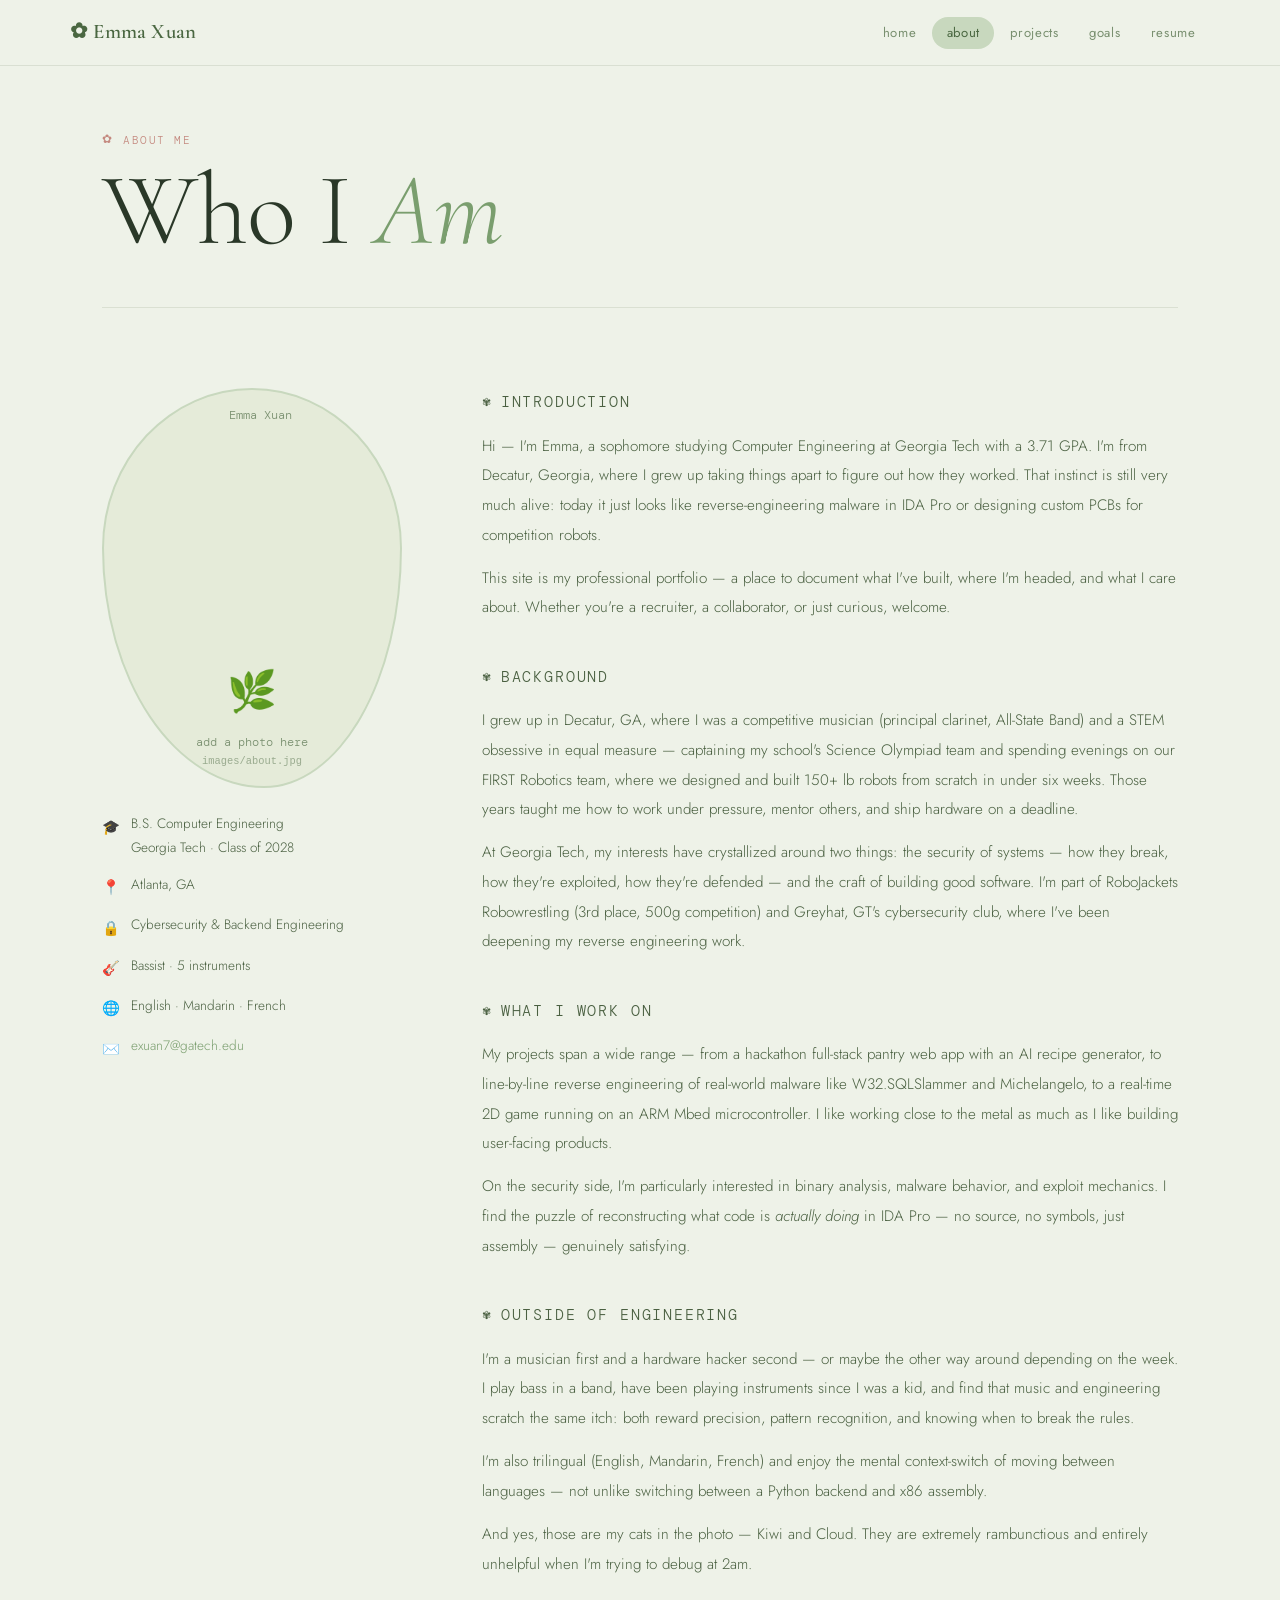
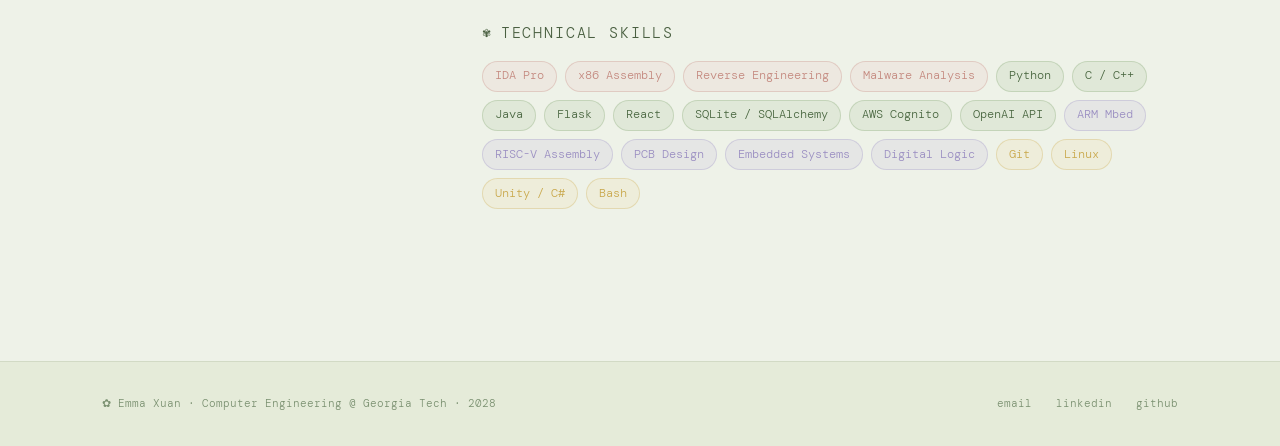
==== about.html @ a1888ab9 "photos" ====
<!DOCTYPE html>
<html lang="en">
<head>
  <meta charset="UTF-8">
  <meta name="viewport" content="width=device-width, initial-scale=1.0">
  <title>Emma Xuan Portfolio</title>
  <link rel="stylesheet" href="css/style.css">
</head>
<body>

<nav>
  <div class="nav-inner">
    <a href="index.html" class="nav-logo">✿ Emma Xuan</a>
    <ul class="nav-links">
      <li><a href="index.html">home</a></li>
      <li><a href="about.html">about</a></li>
      <li><a href="projects.html">projects</a></li>
      <li><a href="goals.html">goals</a></li>
      <li><a href="resume.html">resume</a></li>
    </ul>
  </div>
</nav>

<div class="container">
  <div class="page-hero">
    <p class="label">about me</p>
    <h1 class="page-title">Who I <em>Am</em></h1>
  </div>

  <div class="about-layout">
    <aside class="about-sticky">
      <div class="about-photo-frame">
        <img src="images/about.jpg" alt="Emma Xuan">
        <span style="font-size:2.5rem">🌿</span>
        <span style="font-size:0.72rem; line-height:1.6; text-align:center">add a photo here<br><code style="font-size:0.65rem; opacity:0.7">images/about.jpg</code></span>
      </div>
      <ul class="about-quick-info">
        <li><span class="qi-icon">🎓</span><span>B.S. Computer Engineering<br>Georgia Tech · Class of 2028</span></li>
        <li><span class="qi-icon">📍</span><span>Atlanta, GA</span></li>
        <li><span class="qi-icon">🔒</span><span>Cybersecurity &amp; Backend Engineering</span></li>
        <li><span class="qi-icon">🎸</span><span>Bassist · 5 instruments</span></li>
        <li><span class="qi-icon">🌐</span><span>English · Mandarin · French</span></li>
        <li><span class="qi-icon">✉️</span><a href="mailto:exuan7@gatech.edu" style="color:var(--sage-mid); text-decoration:none;">exuan7@gatech.edu</a></li>
      </ul>
    </aside>

    <div class="about-content">
      <div class="about-block reveal">
        <p class="about-block-label">introduction</p>
        <p>Hi — I'm Emma, a sophomore studying Computer Engineering at Georgia Tech with a 3.71 GPA. I'm from Decatur, Georgia, where I grew up taking things apart to figure out how they worked. That instinct is still very much alive: today it just looks like reverse-engineering malware in IDA Pro or designing custom PCBs for competition robots.</p>
        <p>This site is my professional portfolio — a place to document what I've built, where I'm headed, and what I care about. Whether you're a recruiter, a collaborator, or just curious, welcome.</p>
      </div>

      <div class="about-block reveal">
        <p class="about-block-label">background</p>
        <p>I grew up in Decatur, GA, where I was a competitive musician (principal clarinet, All-State Band) and a STEM obsessive in equal measure — captaining my school's Science Olympiad team and spending evenings on our FIRST Robotics team, where we designed and built 150+ lb robots from scratch in under six weeks. Those years taught me how to work under pressure, mentor others, and ship hardware on a deadline.</p>
        <p>At Georgia Tech, my interests have crystallized around two things: the security of systems — how they break, how they're exploited, how they're defended — and the craft of building good software. I'm part of RoboJackets Robowrestling (3rd place, 500g competition) and Greyhat, GT's cybersecurity club, where I've been deepening my reverse engineering work.</p>
      </div>

      <div class="about-block reveal">
        <p class="about-block-label">what I work on</p>
        <p>My projects span a wide range — from a hackathon full-stack pantry web app with an AI recipe generator, to line-by-line reverse engineering of real-world malware like W32.SQLSlammer and Michelangelo, to a real-time 2D game running on an ARM Mbed microcontroller. I like working close to the metal as much as I like building user-facing products.</p>
        <p>On the security side, I'm particularly interested in binary analysis, malware behavior, and exploit mechanics. I find the puzzle of reconstructing what code is <em>actually doing</em> in IDA Pro — no source, no symbols, just assembly — genuinely satisfying.</p>
      </div>

      <div class="about-block reveal">
        <p class="about-block-label">outside of engineering</p>
        <p>I'm a musician first and a hardware hacker second — or maybe the other way around depending on the week. I play bass in a band, have been playing instruments since I was a kid, and find that music and engineering scratch the same itch: both reward precision, pattern recognition, and knowing when to break the rules.</p>
        <p>I'm also trilingual (English, Mandarin, French) and enjoy the mental context-switch of moving between languages — not unlike switching between a Python backend and x86 assembly.</p>
        <p>And yes, those are my cats in the photo — Kiwi and Cloud. They are extremely rambunctious and entirely unhelpful when I'm trying to debug at 2am.</p>
      </div>

      <div class="about-block reveal">
        <p class="about-block-label">technical skills</p>
        <div class="skills-cloud">
          <span class="chip c-blush">IDA Pro</span>
          <span class="chip c-blush">x86 Assembly</span>
          <span class="chip c-blush">Reverse Engineering</span>
          <span class="chip c-blush">Malware Analysis</span>
          <span class="chip c-sage">Python</span>
          <span class="chip c-sage">C / C++</span>
          <span class="chip c-sage">Java</span>
          <span class="chip c-sage">Flask</span>
          <span class="chip c-sage">React</span>
          <span class="chip c-sage">SQLite / SQLAlchemy</span>
          <span class="chip c-sage">AWS Cognito</span>
          <span class="chip c-sage">OpenAI API</span>
          <span class="chip c-lav">ARM Mbed</span>
          <span class="chip c-lav">RISC-V Assembly</span>
          <span class="chip c-lav">PCB Design</span>
          <span class="chip c-lav">Embedded Systems</span>
          <span class="chip c-lav">Digital Logic</span>
          <span class="chip c-butter">Git</span>
          <span class="chip c-butter">Linux</span>
          <span class="chip c-butter">Unity / C#</span>
          <span class="chip c-butter">Bash</span>
        </div>
      </div>
    </div>
  </div>
</div>

<footer>
  <div class="footer-inner">
    <p class="footer-copy">✿ Emma Xuan · Computer Engineering @ Georgia Tech · 2028</p>
    <div class="footer-links">
      <a href="mailto:exuan7@gatech.edu">email</a>
      <a href="https://linkedin.com/in/YOUR_LINKEDIN" target="_blank">linkedin</a>
      <a href="https://github.com/YOUR_GITHUB" target="_blank">github</a>
    </div>
  </div>
</footer>
<script src="js/main.js"></script>
</body>
</html>
---- css/style.css ----
@import url('https://fonts.googleapis.com/css2?family=Cormorant+Garamond:ital,wght@0,300;0,400;0,600;0,700;1,300;1,400;1,600&family=Jost:wght@300;400;500&family=DM+Mono:ital,wght@0,400;0,500;1,400&display=swap');

/* ============================================
   EMMA XUAN — PORTFOLIO
   Theme: Sage & Bloom
   ============================================ */

:root {
  --bg:           #EEF2E8;
  --bg-soft:      #E5EBD9;
  --bg-card:      #F2F5EC;
  --bg-white:     #FAFBF7;
  --bg-deep:      #D6DFCA;

  --sage-dark:    #4A6741;
  --sage-mid:     #7A9E6E;
  --sage-light:   #A8C09A;
  --sage-mist:    #C8D8BE;

  --blush:        #E8C4C0;
  --blush-deep:   #C4897F;
  --lavender:     #C4BBDB;
  --lavender-mid: #9B8FC2;
  --cream:        #F2E8D5;
  --butter:       #EDD99A;
  --butter-deep:  #C9A84C;
  --dusty-teal:   #7BBFB5;

  --text:         #2A3828;
  --text-mid:     #4A6041;
  --text-muted:   #7A9070;
  --border:       rgba(90, 115, 80, 0.14);

  --font-display: 'Cormorant Garamond', Georgia, serif;
  --font-body:    'Jost', sans-serif;
  --font-mono:    'DM Mono', monospace;

  --nav-h: 66px;
  --max-w: 1140px;
  --r: 16px;
}

*, *::before, *::after { margin: 0; padding: 0; box-sizing: border-box; }
html { scroll-behavior: smooth; }

body {
  background: var(--bg);
  color: var(--text);
  font-family: var(--font-body);
  font-weight: 300;
  font-size: 16px;
  line-height: 1.75;
  -webkit-font-smoothing: antialiased;
}

/* ─── NAV ─────────────────────────────────── */
nav {
  position: sticky; top: 0; z-index: 200;
  background: rgba(238, 242, 232, 0.9);
  backdrop-filter: blur(16px);
  -webkit-backdrop-filter: blur(16px);
  border-bottom: 1px solid var(--border);
  height: var(--nav-h);
  display: flex; align-items: center;
  padding: 0 2rem;
}
.nav-inner {
  max-width: var(--max-w); width: 100%; margin: 0 auto;
  display: flex; align-items: center; justify-content: space-between;
}
.nav-logo {
  font-family: var(--font-display); font-weight: 600; font-size: 1.3rem;
  color: var(--sage-dark); text-decoration: none; letter-spacing: 0.01em;
  display: flex; align-items: center; gap: 0.4rem;
}
.nav-links { display: flex; gap: 0.1rem; list-style: none; }
.nav-links a {
  font-family: var(--font-body); font-weight: 400; font-size: 0.82rem;
  color: var(--text-muted); text-decoration: none; letter-spacing: 0.05em;
  padding: 0.4rem 0.9rem; border-radius: 100px; transition: all 0.2s;
}
.nav-links a:hover { color: var(--sage-dark); background: var(--bg-soft); }
.nav-links a.active { color: var(--sage-dark); background: var(--sage-mist); }

/* ─── LAYOUT ──────────────────────────────── */
.container { max-width: var(--max-w); margin: 0 auto; padding: 0 2rem; position: relative; z-index: 1; }
section { padding: 5rem 0; }

/* ─── LABELS ──────────────────────────────── */
.label {
  font-family: var(--font-mono); font-size: 0.68rem;
  color: var(--blush-deep); text-transform: uppercase; letter-spacing: 0.14em;
  margin-bottom: 0.75rem; display: flex; align-items: center; gap: 0.6rem;
}
.label::before { content: '✿'; font-size: 0.72rem; }

/* ─── SECTION HEADER ─────────────────────── */
.section-header { margin-bottom: 3rem; }
.section-header h2 {
  font-family: var(--font-display); font-weight: 600;
  font-size: clamp(2.5rem, 5vw, 3.8rem);
  letter-spacing: -0.01em; line-height: 1.1; color: var(--text);
}
.section-header h2 em { font-style: italic; color: var(--sage-mid); font-weight: 300; }

/* ─── BUTTONS ─────────────────────────────── */
.btn {
  display: inline-flex; align-items: center; gap: 0.45rem;
  padding: 0.65rem 1.4rem; border-radius: 100px;
  font-family: var(--font-body); font-weight: 400; font-size: 0.82rem;
  letter-spacing: 0.05em; text-decoration: none;
  transition: all 0.2s; cursor: pointer; border: none;
}
.btn-primary { background: var(--sage-dark); color: #fff; }
.btn-primary:hover { background: var(--sage-mid); transform: translateY(-2px); box-shadow: 0 8px 24px rgba(74,103,65,0.25); }
.btn-outline { background: transparent; color: var(--sage-dark); border: 1.5px solid var(--sage-mist); }
.btn-outline:hover { border-color: var(--sage-mid); background: var(--bg-soft); }
.btn-blush { background: var(--blush); color: var(--text); border: 1px solid rgba(196,137,127,0.3); }
.btn-blush:hover { background: var(--blush-deep); color: #fff; transform: translateY(-2px); }

/* ─── STATUS BADGE ────────────────────────── */
.status-badge {
  display: inline-flex; align-items: center; gap: 0.5rem;
  background: var(--cream); color: var(--butter-deep);
  border: 1px solid rgba(201,168,76,0.3);
  padding: 0.28rem 0.85rem; border-radius: 100px;
  font-family: var(--font-mono); font-size: 0.68rem;
  margin-bottom: 1.5rem;
}
.status-dot {
  width: 6px; height: 6px; border-radius: 50%; background: var(--butter-deep);
  animation: blink 2.5s ease-in-out infinite;
}
@keyframes blink { 0%,100%{opacity:1} 50%{opacity:0.3} }

/* ─── HERO ────────────────────────────────── */
.hero {
  min-height: calc(100vh - var(--nav-h));
  display: grid; grid-template-columns: 1fr 400px;
  gap: 4rem; align-items: center; padding: 4rem 0;
  position: relative;
}
/* Floating botanical decorations behind hero */
.hero::before {
  content: '';
  position: absolute; top: 10%; right: -60px; width: 300px; height: 300px;
  border-radius: 50%;
  background: radial-gradient(circle, rgba(200,216,190,0.4) 0%, transparent 70%);
  pointer-events: none;
}
.hero::after {
  content: '';
  position: absolute; bottom: 5%; left: -40px; width: 200px; height: 200px;
  border-radius: 50%;
  background: radial-gradient(circle, rgba(232,196,192,0.35) 0%, transparent 70%);
  pointer-events: none;
}
.hero-text h1 {
  font-family: var(--font-display); font-weight: 600;
  font-size: clamp(4rem, 9vw, 7.5rem);
  line-height: 0.95; letter-spacing: -0.01em; color: var(--text);
  margin-bottom: 1.5rem; animation: fadeUp 0.7s 0.1s both;
}
.hero-text h1 em { font-style: italic; color: var(--sage-mid); font-weight: 300; }
.hero-tagline {
  font-family: var(--font-mono); font-size: 0.72rem;
  color: var(--text-muted); letter-spacing: 0.12em; text-transform: uppercase;
  margin-bottom: 1rem; animation: fadeUp 0.7s 0.2s both;
}
.hero-text p {
  font-size: 1rem; color: var(--text-mid); max-width: 440px;
  margin-bottom: 2rem; line-height: 1.9; font-weight: 300;
  animation: fadeUp 0.7s 0.3s both;
}
.hero-cta { display: flex; gap: 0.75rem; flex-wrap: wrap; animation: fadeUp 0.7s 0.4s both; }
.hero-visual { display: flex; justify-content: center; align-items: center; animation: fadeUp 0.7s 0.15s both; }

/* Organic photo frame */
.photo-frame { position: relative; width: 360px; height: 440px; }
.frame-img {
  width: 100%; height: 100%;
  border-radius: 42% 58% 52% 48% / 44% 48% 52% 56%;
  overflow: hidden; position: relative; z-index: 2;
  background: var(--bg-soft); border: 2px solid var(--sage-mist);
  display: flex; flex-direction: column; align-items: center; justify-content: center;
  gap: 0.5rem; color: var(--text-muted); font-family: var(--font-mono); font-size: 0.75rem;
  text-align: center; padding: 1rem;
}
.frame-img img { width: 100%; height: 100%; object-fit: cover; display: block; }
.frame-ring {
  position: absolute; inset: -14px;
  border-radius: 42% 58% 52% 48% / 44% 48% 52% 56%;
  border: 1.5px dashed var(--sage-light); z-index: 1; opacity: 0.6;
}
.frame-flower { position: absolute; font-size: 1.8rem; z-index: 3; filter: drop-shadow(0 2px 4px rgba(0,0,0,0.05)); }
.ff-1 { top: -14px; right: 24px; transform: rotate(15deg); }
.ff-2 { bottom: 14px; left: -18px; transform: rotate(-20deg); font-size: 1.4rem; }
.ff-3 { top: 45%; right: -22px; transform: translateY(-50%) rotate(8deg); font-size: 1.2rem; }
.bg-blob {
  position: absolute; border-radius: 50%; z-index: 0;
  width: 200px; height: 200px; bottom: -30px; left: -20px;
  background: var(--blush); opacity: 0.3; filter: blur(45px);
}
.bg-blob-2 {
  position: absolute; border-radius: 50%; z-index: 0;
  width: 160px; height: 160px; top: -20px; right: -10px;
  background: var(--lavender); opacity: 0.22; filter: blur(40px);
}

/* ─── STATS ───────────────────────────────── */
.stats-strip { border-top: 1px solid var(--border); border-bottom: 1px solid var(--border); background: var(--bg-card); }
.stats-grid { display: grid; grid-template-columns: repeat(4,1fr); }
.stat-cell { padding: 2rem; text-align: center; border-right: 1px solid var(--border); }
.stat-cell:last-child { border-right: none; }
.stat-n {
  font-family: var(--font-display); font-weight: 600;
  font-size: 3rem; line-height: 1; letter-spacing: -0.02em;
  color: var(--sage-dark); margin-bottom: 0.35rem;
}
.stat-n em { font-style: italic; color: var(--blush-deep); font-weight: 300; }
.stat-l { font-family: var(--font-mono); font-size: 0.66rem; color: var(--text-muted); text-transform: uppercase; letter-spacing: 0.1em; }

/* ─── PROJECT CARDS ───────────────────────── */
.projects-preview-grid { display: grid; grid-template-columns: repeat(3,1fr); gap: 1.25rem; }

.project-card {
  background: var(--bg-card); border: 1px solid var(--border);
  border-radius: var(--r); padding: 1.75rem;
  transition: all 0.3s; position: relative; overflow: hidden;
}
.project-card::before {
  content: '';
  position: absolute; top: -70px; right: -70px;
  width: 130px; height: 130px; border-radius: 50%;
  background: var(--card-bloom, var(--sage-mist));
  opacity: 0.2; transition: all 0.4s;
}
.project-card:hover { transform: translateY(-5px); box-shadow: 0 16px 48px rgba(74,103,65,0.1); border-color: var(--sage-mist); }
.project-card:hover::before { transform: scale(1.6); opacity: 0.3; }
.project-num { font-family: var(--font-display); font-weight: 300; font-style: italic; font-size: 2.5rem; color: var(--sage-mist); line-height: 1; margin-bottom: 0.2rem; }
.project-title { font-family: var(--font-display); font-weight: 600; font-size: 1.3rem; color: var(--text); margin-bottom: 0.6rem; line-height: 1.2; }
.project-desc { font-size: 0.875rem; color: var(--text-mid); line-height: 1.85; margin-bottom: 1.25rem; font-weight: 300; }
.tags { display: flex; flex-wrap: wrap; gap: 0.35rem; }
.tag { font-family: var(--font-mono); font-size: 0.65rem; padding: 0.18rem 0.55rem; border-radius: 100px; background: var(--bg-deep); color: var(--text-muted); border: 1px solid var(--border); }

/* ─── FULL PROJECT CARDS ──────────────────── */
.projects-full-grid { display: grid; grid-template-columns: repeat(2,1fr); gap: 1.5rem; }
.project-full-card {
  background: var(--bg-card); border: 1px solid var(--border);
  border-radius: var(--r); overflow: hidden; transition: all 0.3s;
}
.project-full-card:hover { transform: translateY(-4px); box-shadow: 0 16px 40px rgba(74,103,65,0.1); border-color: var(--sage-mist); }
.pfc-bloom-bar { height: 3px; background: var(--card-color, var(--sage-mist)); }
.pfc-header { padding: 1.75rem 1.75rem 1rem; display: flex; align-items: flex-start; justify-content: space-between; gap: 1rem; }
.pfc-number { font-family: var(--font-display); font-weight: 300; font-style: italic; font-size: 2.2rem; color: var(--sage-mist); line-height: 1; }
.pfc-title { font-family: var(--font-display); font-weight: 600; font-size: 1.25rem; color: var(--text); line-height: 1.2; }
.pfc-subtitle { font-size: 0.8rem; color: var(--text-muted); font-style: italic; margin-top: 0.1rem; }
.pfc-date { font-family: var(--font-mono); font-size: 0.68rem; color: var(--text-muted); white-space: nowrap; }
.pfc-body { padding: 0.5rem 1.75rem 1.75rem; }
.pfc-desc { font-size: 0.88rem; color: var(--text-mid); line-height: 1.9; margin-bottom: 1rem; font-weight: 300; }
.pfc-bullets { list-style: none; margin-bottom: 1rem; }
.pfc-bullets li { font-size: 0.83rem; color: var(--text-mid); padding-left: 1.2rem; position: relative; line-height: 1.75; margin-bottom: 0.35rem; font-weight: 300; }
.pfc-bullets li::before { content: '✿'; position: absolute; left: 0; color: var(--card-color, var(--sage-light)); font-size: 0.58rem; top: 0.38rem; }

/* ─── ABOUT PAGE ──────────────────────────── */
.about-layout { display: grid; grid-template-columns: 300px 1fr; gap: 5rem; padding: 5rem 0; align-items: start; }
.about-sticky { position: sticky; top: calc(var(--nav-h) + 2rem); }
.about-photo-frame {
  width: 100%; aspect-ratio: 3/4;
  border-radius: 50% 50% 46% 54% / 40% 40% 60% 60%;
  overflow: hidden; background: var(--bg-soft);
  border: 2px solid var(--sage-mist); margin-bottom: 1.5rem;
  display: flex; flex-direction: column; align-items: center; justify-content: center;
  gap: 0.5rem; color: var(--text-muted); font-family: var(--font-mono); font-size: 0.72rem; text-align: center; padding: 1rem;
}
.about-photo-frame img { width: 100%; height: 100%; object-fit: cover; display: block; }
.about-quick-info { list-style: none; display: flex; flex-direction: column; gap: 0.8rem; }
.about-quick-info li { display: flex; align-items: flex-start; gap: 0.7rem; font-size: 0.85rem; color: var(--text-mid); font-weight: 300; }
.qi-icon { font-size: 0.9rem; flex-shrink: 0; margin-top: 0.15rem; }

.about-headline { font-family: var(--font-display); font-weight: 300; font-size: clamp(3rem, 5vw, 5rem); letter-spacing: -0.01em; line-height: 1.05; color: var(--text); margin-bottom: 2.5rem; }
.about-headline em { font-style: italic; color: var(--sage-mid); }
.about-headline strong { font-weight: 600; }
.about-block { margin-bottom: 2.5rem; }
.about-block-label { font-family: var(--font-mono); font-size: 0.68rem; text-transform: uppercase; letter-spacing: 0.12em; color: var(--blush-deep); margin-bottom: 0.6rem; display: flex; align-items: center; gap: 0.5rem; }
.about-block-label::before { content: '✾'; font-size: 0.7rem; }
.about-block p { font-size: 0.95rem; color: var(--text-mid); line-height: 1.95; font-weight: 300; }
.about-block p+p { margin-top: 0.85rem; }

.skills-cloud { display: flex; flex-wrap: wrap; gap: 0.5rem; margin-top: 0.75rem; }
.chip { font-family: var(--font-mono); font-size: 0.72rem; padding: 0.28rem 0.75rem; border-radius: 100px; border: 1px solid var(--border); background: var(--bg-card); color: var(--text-mid); transition: all 0.2s; cursor: default; }
.chip:hover { background: var(--sage-dark); color: #fff; border-color: var(--sage-dark); }
.chip.c-sage  { background: rgba(168,192,154,0.2); border-color: rgba(168,192,154,0.5); color: var(--sage-dark); }
.chip.c-blush { background: rgba(232,196,192,0.2); border-color: rgba(196,137,127,0.3); color: var(--blush-deep); }
.chip.c-lav   { background: rgba(196,187,219,0.2); border-color: rgba(155,143,194,0.3); color: var(--lavender-mid); }
.chip.c-butter{ background: rgba(237,217,154,0.18); border-color: rgba(201,168,76,0.3); color: var(--butter-deep); }

/* ─── GOALS / TIMELINE ────────────────────── */
.goals-layout { display: grid; grid-template-columns: 1fr 380px; gap: 5rem; padding: 5rem 0; align-items: start; }
.goals-sidebar { position: sticky; top: calc(var(--nav-h) + 2rem); }
.timeline { position: relative; padding-left: 2.5rem; margin-top: 2rem; }
.timeline::before { content: ''; position: absolute; left: 5px; top: 14px; bottom: 0; width: 1.5px; background: linear-gradient(to bottom, var(--blush-deep), var(--sage-mid), var(--lavender-mid), var(--butter-deep)); }
.tl-item { position: relative; margin-bottom: 3rem; }
.tl-dot { position: absolute; left: -2.35rem; top: 8px; width: 13px; height: 13px; border-radius: 50%; background: var(--dot-color, var(--blush)); border: 2px solid var(--bg); box-shadow: 0 0 0 3px var(--dot-glow, rgba(232,196,192,0.4)); }
.tl-date { font-family: var(--font-mono); font-size: 0.68rem; color: var(--text-muted); text-transform: uppercase; letter-spacing: 0.08em; margin-bottom: 0.3rem; }
.tl-title { font-family: var(--font-display); font-weight: 600; font-size: 1.3rem; color: var(--text); margin-bottom: 0.5rem; line-height: 1.2; }
.tl-body { font-size: 0.875rem; color: var(--text-mid); line-height: 1.85; font-weight: 300; }
.tl-body ul { margin: 0.5rem 0 0 1.2rem; }
.tl-body li { margin-bottom: 0.3rem; }
.goals-sidebar-card { background: var(--bg-card); border: 1px solid var(--border); border-radius: var(--r); padding: 1.5rem; margin-bottom: 1rem; }
.gsc-title { font-family: var(--font-display); font-weight: 600; font-size: 1rem; color: var(--text); margin-bottom: 0.9rem; }
.gsc-list { list-style: none; display: flex; flex-direction: column; gap: 0.5rem; }
.gsc-list li { font-size: 0.83rem; color: var(--text-mid); display: flex; align-items: flex-start; gap: 0.6rem; line-height: 1.6; font-weight: 300; }
.gsc-list li::before { content: '✿'; color: var(--sage-light); font-size: 0.6rem; flex-shrink: 0; margin-top: 0.35rem; }

/* ─── RESUME PAGE ─────────────────────────── */
.resume-layout { padding: 4rem 0; }
.resume-top { display: flex; justify-content: space-between; align-items: center; margin-bottom: 2.5rem; flex-wrap: wrap; gap: 1rem; }
.resume-tabs-row { display: flex; gap: 0.3rem; background: var(--bg-soft); padding: 4px; border-radius: 100px; border: 1px solid var(--border); }
.rtab { font-family: var(--font-body); font-size: 0.8rem; font-weight: 400; padding: 0.42rem 1.1rem; border-radius: 100px; cursor: pointer; border: none; background: transparent; color: var(--text-muted); transition: all 0.2s; letter-spacing: 0.04em; }
.rtab.active { background: var(--sage-dark); color: #fff; }
.resume-pane { display: none; }
.resume-pane.active { display: block; }
.r-section { margin-bottom: 2.5rem; }
.r-section-title { font-family: var(--font-mono); font-size: 0.65rem; text-transform: uppercase; letter-spacing: 0.14em; color: var(--text-muted); border-bottom: 1px solid var(--border); padding-bottom: 0.5rem; margin-bottom: 1.1rem; display: flex; align-items: center; gap: 0.5rem; }
.r-section-title::before { content: '✿'; color: var(--sage-light); font-size: 0.65rem; }
.r-entry { margin-bottom: 1.4rem; }
.r-entry-top { display: flex; justify-content: space-between; align-items: baseline; gap: 1rem; margin-bottom: 0.15rem; }
.r-entry-title { font-family: var(--font-display); font-weight: 600; font-size: 1rem; color: var(--text); }
.r-entry-date { font-family: var(--font-mono); font-size: 0.68rem; color: var(--text-muted); white-space: nowrap; }
.r-entry-sub { font-size: 0.82rem; color: var(--text-muted); font-style: italic; margin-bottom: 0.5rem; }
.r-bullets { list-style: none; }
.r-bullets li { font-size: 0.86rem; color: var(--text-mid); padding-left: 1.2rem; position: relative; margin-bottom: 0.3rem; line-height: 1.7; font-weight: 300; }
.r-bullets li::before { content: '✿'; position: absolute; left: 0; color: var(--sage-light); font-size: 0.58rem; top: 0.38rem; }
.r-skills-line { font-size: 0.86rem; color: var(--text-mid); line-height: 1.7; margin-bottom: 0.35rem; font-weight: 300; }
.r-skills-line strong { color: var(--text); font-weight: 500; }
.r-download-bar { display: flex; gap: 0.75rem; flex-wrap: wrap; margin-bottom: 2rem; padding: 1.2rem 1.5rem; background: var(--cream); border-radius: var(--r); align-items: center; border: 1px solid rgba(201,168,76,0.2); }
.r-download-bar p { font-size: 0.85rem; color: var(--text-mid); flex: 1; font-weight: 300; }

/* ─── PAGE HERO ───────────────────────────── */
.page-hero { padding: 4rem 0 3rem; border-bottom: 1px solid var(--border); margin-bottom: 0; }
.page-title { font-family: var(--font-display); font-weight: 300; font-size: clamp(3.5rem, 8vw, 6.5rem); letter-spacing: -0.01em; line-height: 0.95; color: var(--text); }
.page-title em { font-style: italic; color: var(--sage-mid); }

/* ─── FOOTER ──────────────────────────────── */
footer { border-top: 1px solid var(--border); padding: 2rem 0; margin-top: 2rem; background: var(--bg-soft); }
.footer-inner { max-width: var(--max-w); margin: 0 auto; padding: 0 2rem; display: flex; justify-content: space-between; align-items: center; flex-wrap: wrap; gap: 1rem; }
.footer-copy { font-family: var(--font-mono); font-size: 0.7rem; color: var(--text-muted); }
.footer-links { display: flex; gap: 1.5rem; }
.footer-links a { font-family: var(--font-mono); font-size: 0.7rem; color: var(--text-muted); text-decoration: none; transition: color 0.2s; }
.footer-links a:hover { color: var(--sage-dark); }

/* ─── ANIMATIONS ──────────────────────────── */
@keyframes fadeUp { from { opacity: 0; transform: translateY(20px); } to { opacity: 1; transform: none; } }
.reveal { opacity: 0; transform: translateY(20px); transition: opacity 0.65s ease, transform 0.65s ease; }
.reveal.visible { opacity: 1; transform: none; }
.reveal-delay-1 { transition-delay: 0.1s; }
.reveal-delay-2 { transition-delay: 0.2s; }
.reveal-delay-3 { transition-delay: 0.3s; }

/* ─── RESPONSIVE ──────────────────────────── */
@media (max-width: 900px) {
  .hero { grid-template-columns: 1fr; text-align: center; min-height: auto; padding: 3rem 0; }
  .hero-cta { justify-content: center; }
  .hero-visual { order: -1; }
  .photo-frame { width: 240px; height: 300px; }
  .stats-grid { grid-template-columns: repeat(2,1fr); }
  .stat-cell { border-right: none; border-bottom: 1px solid var(--border); }
  .stat-cell:nth-child(odd) { border-right: 1px solid var(--border); }
  .stat-cell:nth-child(3), .stat-cell:nth-child(4) { border-bottom: none; }
  .about-layout { grid-template-columns: 1fr; gap: 2.5rem; }
  .about-sticky { position: static; }
  .about-photo-frame { max-width: 240px; margin: 0 auto 1.5rem; }
  .goals-layout { grid-template-columns: 1fr; }
  .goals-sidebar { position: static; }
  .projects-preview-grid { grid-template-columns: 1fr; }
  .projects-full-grid { grid-template-columns: 1fr; }
}
@media (max-width: 600px) {
  nav { padding: 0 1rem; }
  .container { padding: 0 1rem; }
  .stats-grid { grid-template-columns: 1fr 1fr; }
}
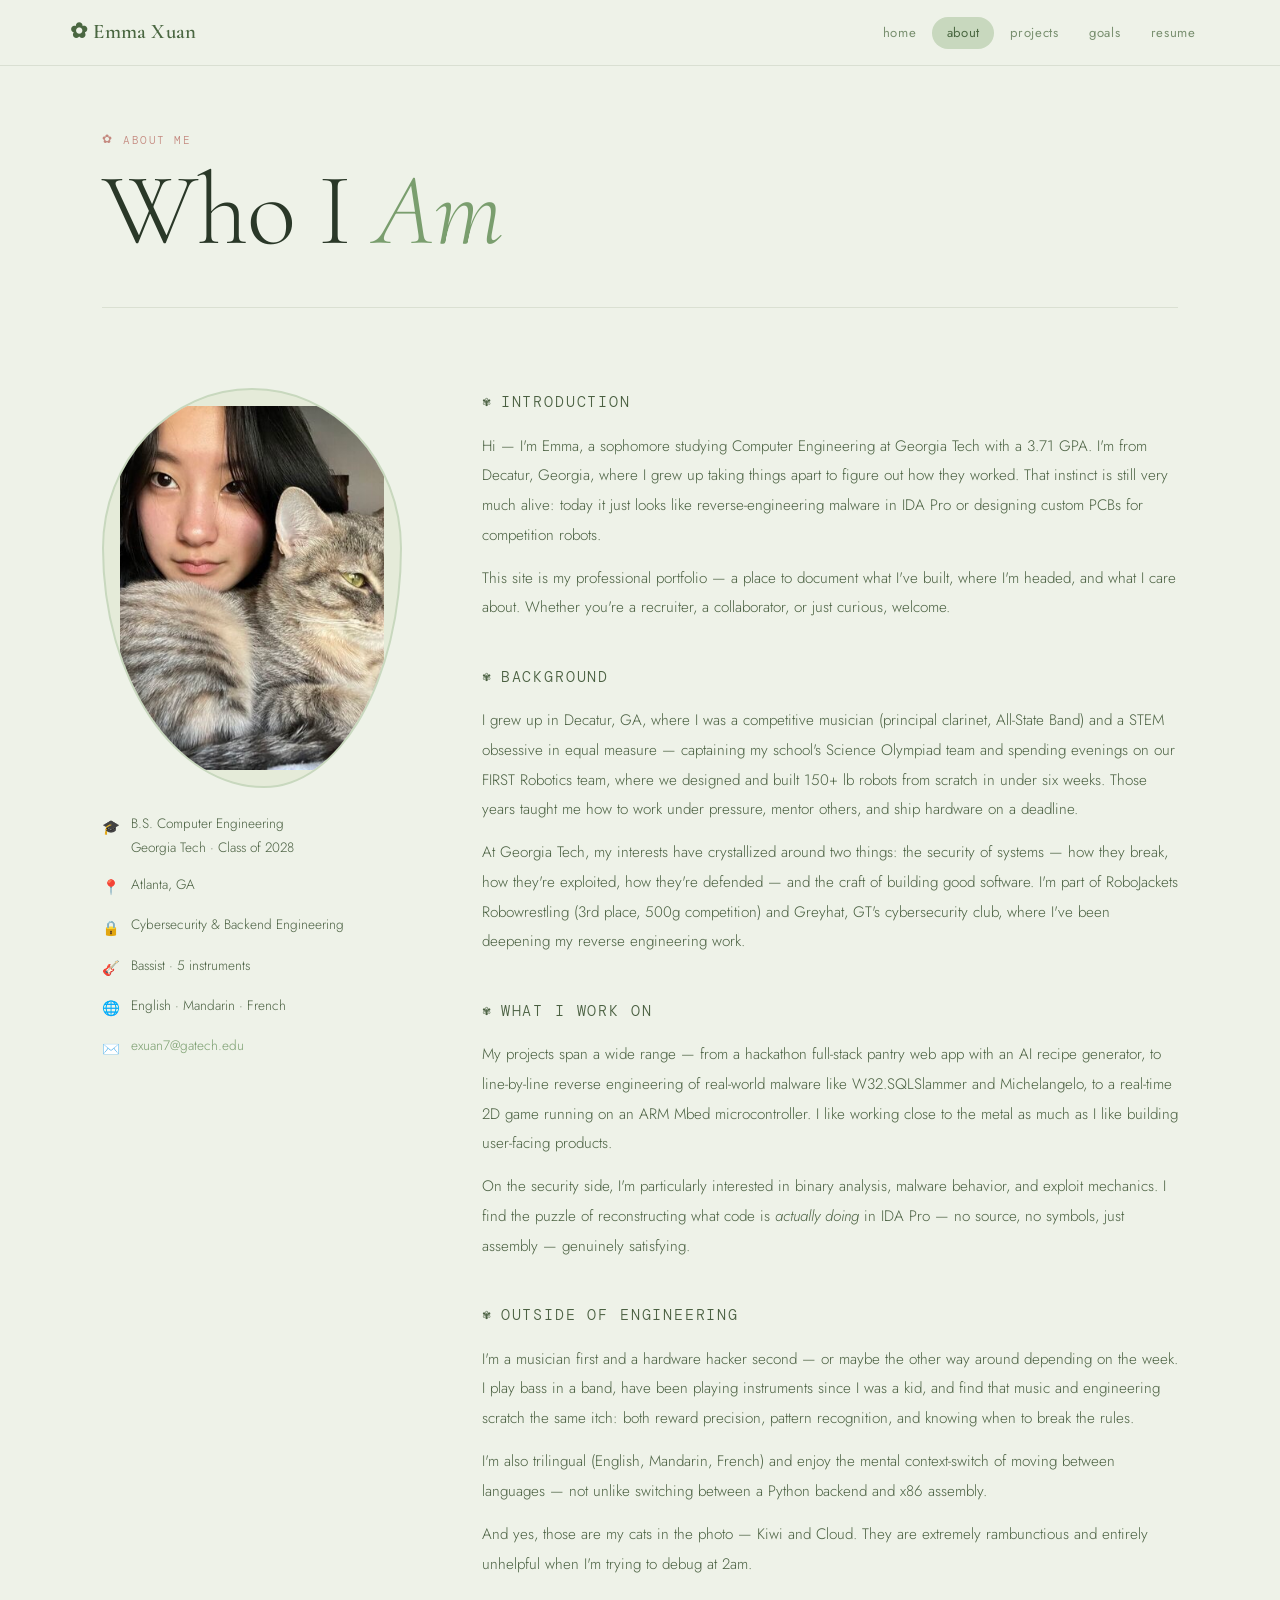
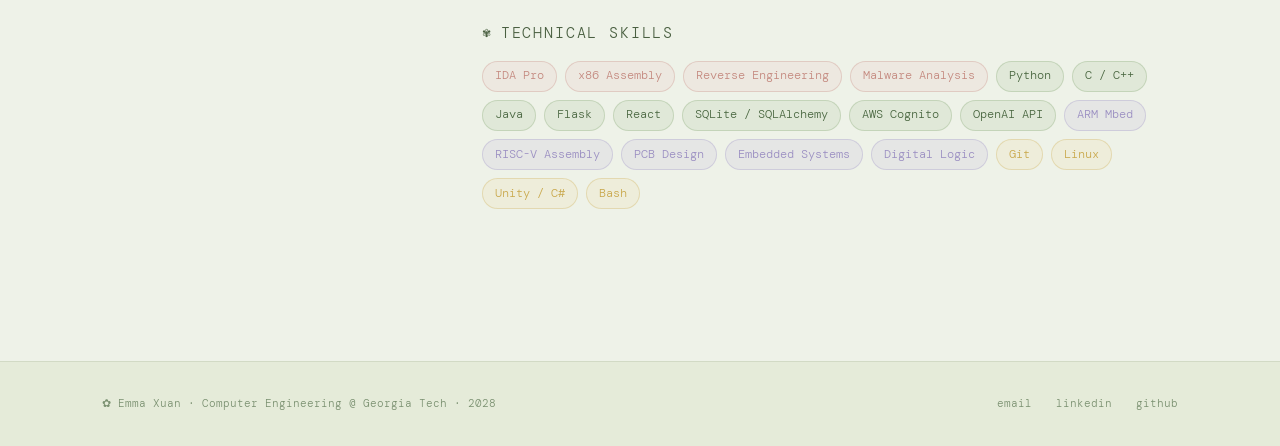
==== commit 98b18421: "small picture fix" ====
--- a/about.html
+++ b/about.html
@@ -31,8 +31,8 @@
     <aside class="about-sticky">
       <div class="about-photo-frame">
         <img src="images/about.jpg" alt="Emma Xuan">
-        <span style="font-size:2.5rem">🌿</span>
-        <span style="font-size:0.72rem; line-height:1.6; text-align:center">add a photo here<br><code style="font-size:0.65rem; opacity:0.7">images/about.jpg</code></span>
+        <!--<span style="font-size:2.5rem">🌿</span>
+        <span style="font-size:0.72rem; line-height:1.6; text-align:center">add a photo here<br><code style="font-size:0.65rem; opacity:0.7">images/about.jpg</code></span>-->
       </div>
       <ul class="about-quick-info">
         <li><span class="qi-icon">🎓</span><span>B.S. Computer Engineering<br>Georgia Tech · Class of 2028</span></li>
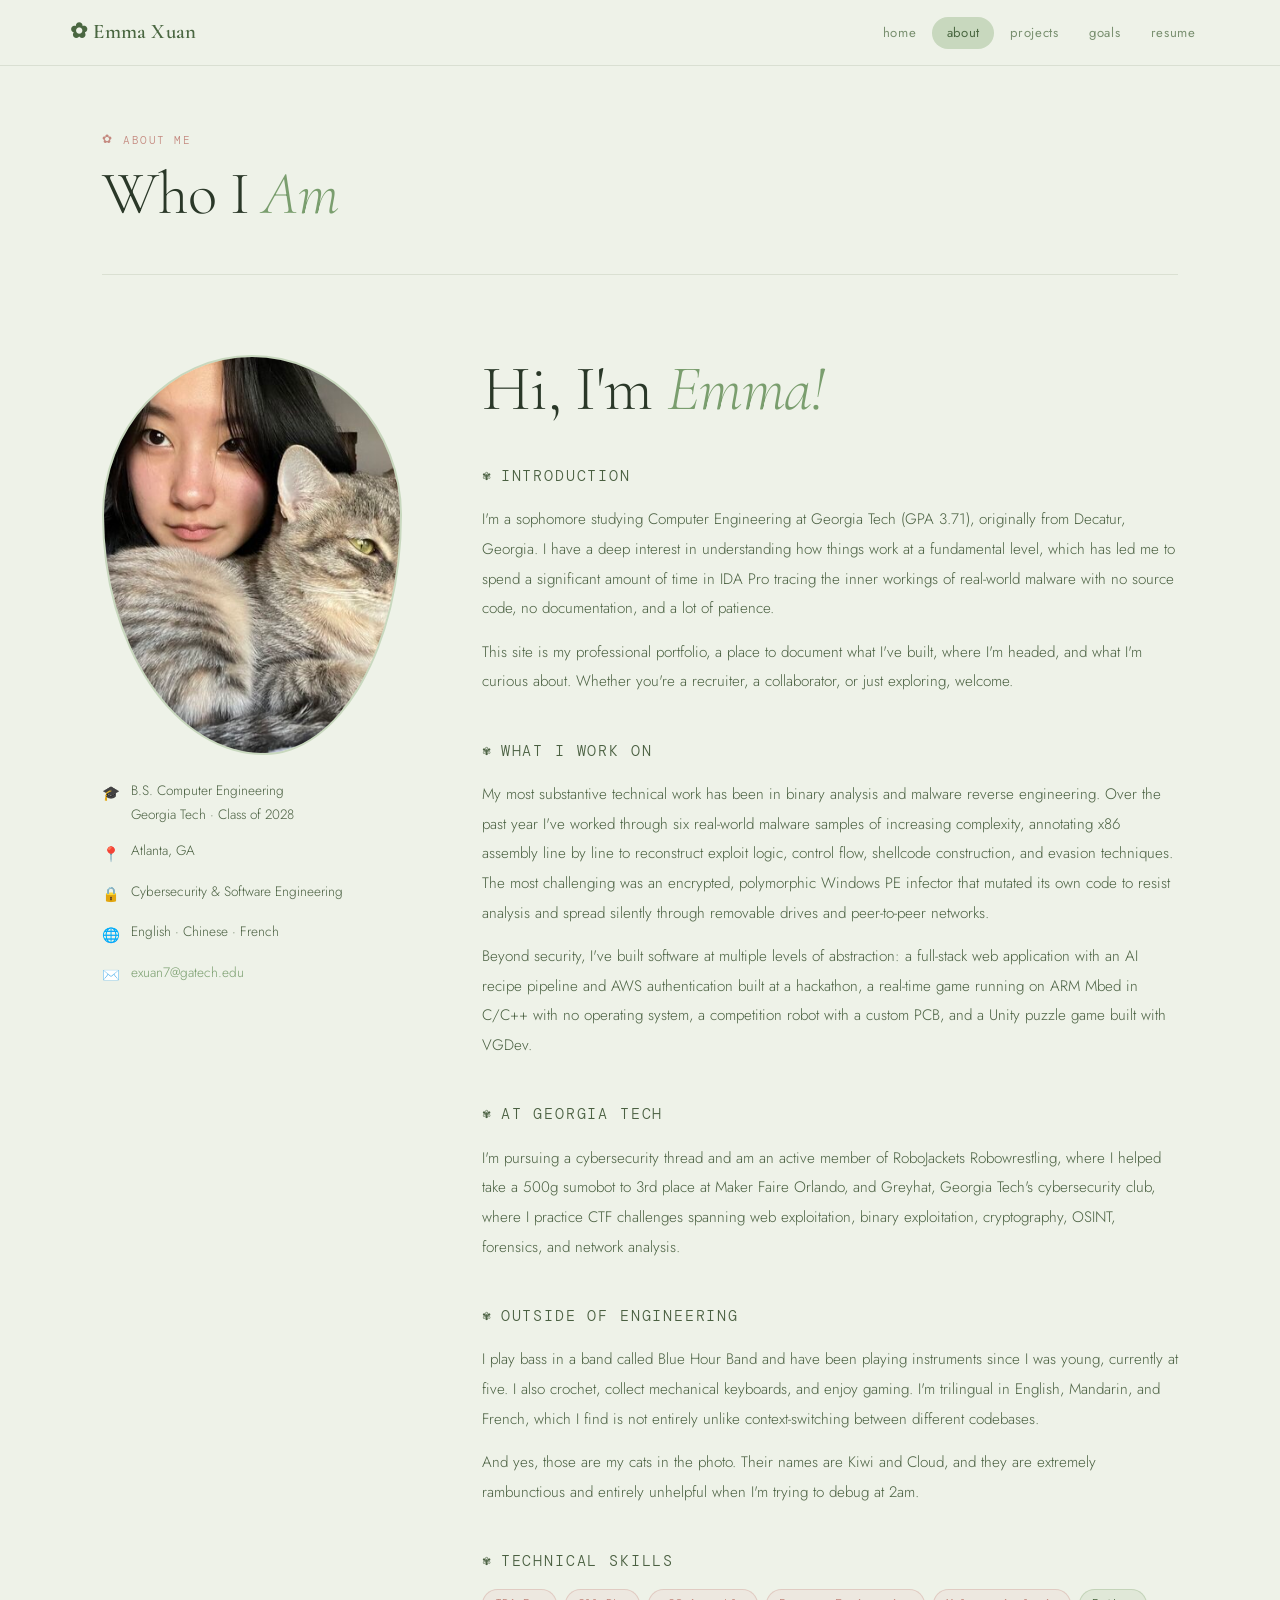
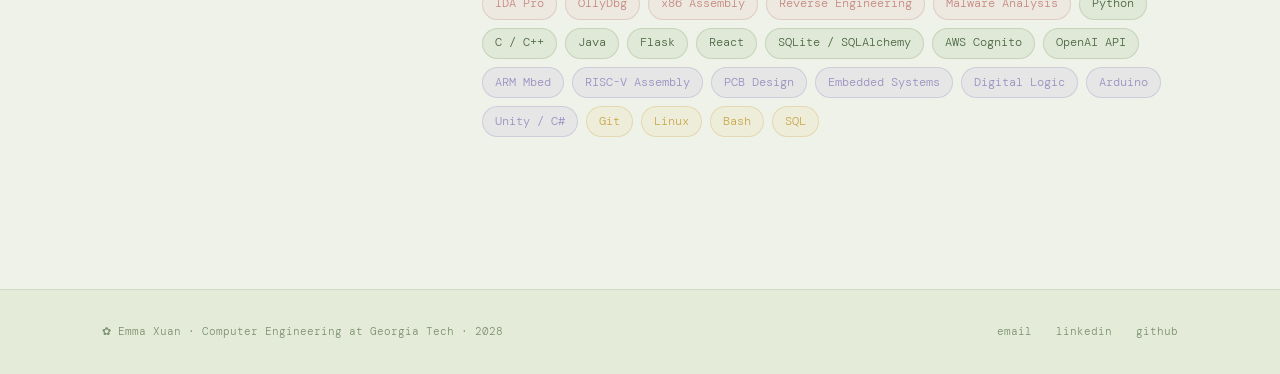
==== commit 60cf0745: "updated with discovery project" ====
--- a/about.html
+++ b/about.html
@@ -4,6 +4,7 @@
   <meta charset="UTF-8">
   <meta name="viewport" content="width=device-width, initial-scale=1.0">
   <title>Emma Xuan Portfolio</title>
+  <link rel="icon" type="image/png" href="favicon.png">
   <link rel="stylesheet" href="css/style.css">
 </head>
 <body>
@@ -31,49 +32,61 @@
     <aside class="about-sticky">
       <div class="about-photo-frame">
         <img src="images/about.jpg" alt="Emma Xuan">
-        <!--<span style="font-size:2.5rem">🌿</span>
-        <span style="font-size:0.72rem; line-height:1.6; text-align:center">add a photo here<br><code style="font-size:0.65rem; opacity:0.7">images/about.jpg</code></span>-->
       </div>
       <ul class="about-quick-info">
         <li><span class="qi-icon">🎓</span><span>B.S. Computer Engineering<br>Georgia Tech · Class of 2028</span></li>
         <li><span class="qi-icon">📍</span><span>Atlanta, GA</span></li>
-        <li><span class="qi-icon">🔒</span><span>Cybersecurity &amp; Backend Engineering</span></li>
-        <li><span class="qi-icon">🎸</span><span>Bassist · 5 instruments</span></li>
-        <li><span class="qi-icon">🌐</span><span>English · Mandarin · French</span></li>
-        <li><span class="qi-icon">✉️</span><a href="mailto:exuan7@gatech.edu" style="color:var(--sage-mid); text-decoration:none;">exuan7@gatech.edu</a></li>
+        <li><span class="qi-icon">🔒</span><span>Cybersecurity &amp; Software Engineering</span></li>
+        <li><span class="qi-icon">🌐</span><span>English · Chinese · French</span></li>
+        <li><span class="qi-icon">✉️</span><a href="mailto:exuan7@gatech.edu" style="color:var(--sage-mid);text-decoration:none;">exuan7@gatech.edu</a></li>
       </ul>
     </aside>
 
     <div class="about-content">
+      <h2 class="about-headline reveal">Hi, I'm <em>Emma!</em></h2>
+
       <div class="about-block reveal">
         <p class="about-block-label">introduction</p>
-        <p>Hi — I'm Emma, a sophomore studying Computer Engineering at Georgia Tech with a 3.71 GPA. I'm from Decatur, Georgia, where I grew up taking things apart to figure out how they worked. That instinct is still very much alive: today it just looks like reverse-engineering malware in IDA Pro or designing custom PCBs for competition robots.</p>
-        <p>This site is my professional portfolio — a place to document what I've built, where I'm headed, and what I care about. Whether you're a recruiter, a collaborator, or just curious, welcome.</p>
-      </div>
-
-      <div class="about-block reveal">
-        <p class="about-block-label">background</p>
-        <p>I grew up in Decatur, GA, where I was a competitive musician (principal clarinet, All-State Band) and a STEM obsessive in equal measure — captaining my school's Science Olympiad team and spending evenings on our FIRST Robotics team, where we designed and built 150+ lb robots from scratch in under six weeks. Those years taught me how to work under pressure, mentor others, and ship hardware on a deadline.</p>
-        <p>At Georgia Tech, my interests have crystallized around two things: the security of systems — how they break, how they're exploited, how they're defended — and the craft of building good software. I'm part of RoboJackets Robowrestling (3rd place, 500g competition) and Greyhat, GT's cybersecurity club, where I've been deepening my reverse engineering work.</p>
+        <p>
+          I'm a sophomore studying Computer Engineering at Georgia Tech (GPA 3.71), originally from Decatur, Georgia. I have a deep interest in understanding how things work at a fundamental level, which has led me to spend a significant amount of time in IDA Pro tracing the inner workings of real-world malware with no source code, no documentation, and a lot of patience.
+        </p>
+        <p>
+          This site is my professional portfolio, a place to document what I've built, where I'm headed, and what I'm curious about. Whether you're a recruiter, a collaborator, or just exploring, welcome.
+        </p>
       </div>
 
       <div class="about-block reveal">
         <p class="about-block-label">what I work on</p>
-        <p>My projects span a wide range — from a hackathon full-stack pantry web app with an AI recipe generator, to line-by-line reverse engineering of real-world malware like W32.SQLSlammer and Michelangelo, to a real-time 2D game running on an ARM Mbed microcontroller. I like working close to the metal as much as I like building user-facing products.</p>
-        <p>On the security side, I'm particularly interested in binary analysis, malware behavior, and exploit mechanics. I find the puzzle of reconstructing what code is <em>actually doing</em> in IDA Pro — no source, no symbols, just assembly — genuinely satisfying.</p>
+        <p>
+          My most substantive technical work has been in binary analysis and malware reverse engineering. Over the past year I've worked through six real-world malware samples of increasing complexity, annotating x86 assembly line by line to reconstruct exploit logic, control flow, shellcode construction, and evasion techniques. The most challenging was an encrypted, polymorphic Windows PE infector that mutated its own code to resist analysis and spread silently through removable drives and peer-to-peer networks.
+        </p>
+        <p>
+          Beyond security, I've built software at multiple levels of abstraction: a full-stack web application with an AI recipe pipeline and AWS authentication built at a hackathon, a real-time game running on ARM Mbed in C/C++ with no operating system, a competition robot with a custom PCB, and a Unity puzzle game built with VGDev.
+        </p>
+      </div>
+
+      <div class="about-block reveal">
+        <p class="about-block-label">at georgia tech</p>
+        <p>
+          I'm pursuing a cybersecurity thread and am an active member of RoboJackets Robowrestling, where I helped take a 500g sumobot to 3rd place at Maker Faire Orlando, and Greyhat, Georgia Tech's cybersecurity club, where I practice CTF challenges spanning web exploitation, binary exploitation, cryptography, OSINT, forensics, and network analysis.
+        </p>
       </div>
 
       <div class="about-block reveal">
         <p class="about-block-label">outside of engineering</p>
-        <p>I'm a musician first and a hardware hacker second — or maybe the other way around depending on the week. I play bass in a band, have been playing instruments since I was a kid, and find that music and engineering scratch the same itch: both reward precision, pattern recognition, and knowing when to break the rules.</p>
-        <p>I'm also trilingual (English, Mandarin, French) and enjoy the mental context-switch of moving between languages — not unlike switching between a Python backend and x86 assembly.</p>
-        <p>And yes, those are my cats in the photo — Kiwi and Cloud. They are extremely rambunctious and entirely unhelpful when I'm trying to debug at 2am.</p>
+        <p>
+          I play bass in a band called Blue Hour Band and have been playing instruments since I was young, currently at five. I also crochet, collect mechanical keyboards, and enjoy gaming. I'm trilingual in English, Mandarin, and French, which I find is not entirely unlike context-switching between different codebases.
+        </p>
+        <p>
+          And yes, those are my cats in the photo. Their names are Kiwi and Cloud, and they are extremely rambunctious and entirely unhelpful when I'm trying to debug at 2am.
+        </p>
       </div>
 
       <div class="about-block reveal">
         <p class="about-block-label">technical skills</p>
         <div class="skills-cloud">
           <span class="chip c-blush">IDA Pro</span>
+          <span class="chip c-blush">OllyDbg</span>
           <span class="chip c-blush">x86 Assembly</span>
           <span class="chip c-blush">Reverse Engineering</span>
           <span class="chip c-blush">Malware Analysis</span>
@@ -90,10 +103,12 @@
           <span class="chip c-lav">PCB Design</span>
           <span class="chip c-lav">Embedded Systems</span>
           <span class="chip c-lav">Digital Logic</span>
+          <span class="chip c-lav">Arduino</span>
+          <span class="chip c-lav">Unity / C#</span>
           <span class="chip c-butter">Git</span>
           <span class="chip c-butter">Linux</span>
-          <span class="chip c-butter">Unity / C#</span>
           <span class="chip c-butter">Bash</span>
+          <span class="chip c-butter">SQL</span>
         </div>
       </div>
     </div>
@@ -102,7 +117,7 @@
 
 <footer>
   <div class="footer-inner">
-    <p class="footer-copy">✿ Emma Xuan · Computer Engineering @ Georgia Tech · 2028</p>
+    <p class="footer-copy">✿ Emma Xuan · Computer Engineering at Georgia Tech · 2028</p>
     <div class="footer-links">
       <a href="mailto:exuan7@gatech.edu">email</a>
       <a href="https://linkedin.com/in/YOUR_LINKEDIN" target="_blank">linkedin</a>
--- a/css/style.css
+++ b/css/style.css
@@ -1,9 +1,4 @@
 @import url('https://fonts.googleapis.com/css2?family=Cormorant+Garamond:ital,wght@0,300;0,400;0,600;0,700;1,300;1,400;1,600&family=Jost:wght@300;400;500&family=DM+Mono:ital,wght@0,400;0,500;1,400&display=swap');
-
-/* ============================================
-   EMMA XUAN — PORTFOLIO
-   Theme: Sage & Bloom
-   ============================================ */
 
 :root {
   --bg:           #EEF2E8;
@@ -11,12 +6,10 @@
   --bg-card:      #F2F5EC;
   --bg-white:     #FAFBF7;
   --bg-deep:      #D6DFCA;
-
   --sage-dark:    #4A6741;
   --sage-mid:     #7A9E6E;
   --sage-light:   #A8C09A;
   --sage-mist:    #C8D8BE;
-
   --blush:        #E8C4C0;
   --blush-deep:   #C4897F;
   --lavender:     #C4BBDB;
@@ -25,359 +18,237 @@
   --butter:       #EDD99A;
   --butter-deep:  #C9A84C;
   --dusty-teal:   #7BBFB5;
-
   --text:         #2A3828;
   --text-mid:     #4A6041;
   --text-muted:   #7A9070;
-  --border:       rgba(90, 115, 80, 0.14);
-
+  --border:       rgba(90,115,80,0.14);
   --font-display: 'Cormorant Garamond', Georgia, serif;
   --font-body:    'Jost', sans-serif;
   --font-mono:    'DM Mono', monospace;
-
   --nav-h: 66px;
   --max-w: 1140px;
   --r: 16px;
 }
 
-*, *::before, *::after { margin: 0; padding: 0; box-sizing: border-box; }
-html { scroll-behavior: smooth; }
-
-body {
-  background: var(--bg);
-  color: var(--text);
-  font-family: var(--font-body);
-  font-weight: 300;
-  font-size: 16px;
-  line-height: 1.75;
-  -webkit-font-smoothing: antialiased;
+*,*::before,*::after{margin:0;padding:0;box-sizing:border-box;}
+html{scroll-behavior:smooth;}
+body{background:var(--bg);color:var(--text);font-family:var(--font-body);font-weight:300;font-size:16px;line-height:1.75;-webkit-font-smoothing:antialiased;}
+
+/* NAV */
+nav{position:sticky;top:0;z-index:200;background:rgba(238,242,232,0.9);backdrop-filter:blur(16px);-webkit-backdrop-filter:blur(16px);border-bottom:1px solid var(--border);height:var(--nav-h);display:flex;align-items:center;padding:0 2rem;}
+.nav-inner{max-width:var(--max-w);width:100%;margin:0 auto;display:flex;align-items:center;justify-content:space-between;}
+.nav-logo{font-family:var(--font-display);font-weight:600;font-size:1.3rem;color:var(--sage-dark);text-decoration:none;letter-spacing:0.01em;display:flex;align-items:center;gap:0.4rem;}
+.nav-links{display:flex;gap:0.1rem;list-style:none;}
+.nav-links a{font-family:var(--font-body);font-weight:400;font-size:0.82rem;color:var(--text-muted);text-decoration:none;letter-spacing:0.05em;padding:0.4rem 0.9rem;border-radius:100px;transition:all 0.2s;}
+.nav-links a:hover{color:var(--sage-dark);background:var(--bg-soft);}
+.nav-links a.active{color:var(--sage-dark);background:var(--sage-mist);}
+
+/* LAYOUT */
+.container{max-width:var(--max-w);margin:0 auto;padding:0 2rem;position:relative;z-index:1;}
+section{padding:5rem 0;}
+
+/* LABELS */
+.label{font-family:var(--font-mono);font-size:0.68rem;color:var(--blush-deep);text-transform:uppercase;letter-spacing:0.14em;margin-bottom:0.75rem;display:flex;align-items:center;gap:0.6rem;}
+.label::before{content:'✿';font-size:0.72rem;}
+
+/* SECTION HEADER */
+.section-header{margin-bottom:3rem;}
+.section-header h2{font-family:var(--font-display);font-weight:600;font-size:clamp(2.5rem,5vw,3.8rem);letter-spacing:-0.01em;line-height:1.1;color:var(--text);}
+.section-header h2 em{font-style:italic;color:var(--sage-mid);font-weight:300;}
+
+/* BUTTONS */
+.btn{display:inline-flex;align-items:center;gap:0.45rem;padding:0.65rem 1.4rem;border-radius:100px;font-family:var(--font-body);font-weight:400;font-size:0.82rem;letter-spacing:0.05em;text-decoration:none;transition:all 0.2s;cursor:pointer;border:none;}
+.btn-primary{background:var(--sage-dark);color:#fff;}
+.btn-primary:hover{background:var(--sage-mid);transform:translateY(-2px);box-shadow:0 8px 24px rgba(74,103,65,0.25);}
+.btn-outline{background:transparent;color:var(--sage-dark);border:1.5px solid var(--sage-mist);}
+.btn-outline:hover{border-color:var(--sage-mid);background:var(--bg-soft);}
+.btn-blush{background:var(--blush);color:var(--text);border:1px solid rgba(196,137,127,0.3);}
+.btn-blush:hover{background:var(--blush-deep);color:#fff;transform:translateY(-2px);}
+
+/* STATUS BADGE */
+.status-badge{display:inline-flex;align-items:center;gap:0.5rem;background:var(--cream);color:var(--butter-deep);border:1px solid rgba(201,168,76,0.3);padding:0.28rem 0.85rem;border-radius:100px;font-family:var(--font-mono);font-size:0.68rem;margin-bottom:1.5rem;}
+.status-dot{width:6px;height:6px;border-radius:50%;background:var(--butter-deep);animation:blink 2.5s ease-in-out infinite;}
+@keyframes blink{0%,100%{opacity:1}50%{opacity:0.3}}
+
+/* HERO */
+.hero{min-height:calc(100vh - var(--nav-h));display:grid;grid-template-columns:1fr 400px;gap:4rem;align-items:center;padding:4rem 0;position:relative;}
+.hero::before{content:'';position:absolute;top:10%;right:-60px;width:300px;height:300px;border-radius:50%;background:radial-gradient(circle,rgba(200,216,190,0.4) 0%,transparent 70%);pointer-events:none;}
+.hero::after{content:'';position:absolute;bottom:5%;left:-40px;width:200px;height:200px;border-radius:50%;background:radial-gradient(circle,rgba(232,196,192,0.35) 0%,transparent 70%);pointer-events:none;}
+.hero-text h1{font-family:var(--font-display);font-weight:600;font-size:clamp(4rem,9vw,7.5rem);line-height:0.95;letter-spacing:-0.01em;color:var(--text);margin-bottom:1.5rem;animation:fadeUp 0.7s 0.1s both;}
+.hero-text h1 em{font-style:italic;color:var(--sage-mid);font-weight:300;}
+.hero-tagline{font-family:var(--font-mono);font-size:0.72rem;color:var(--text-muted);letter-spacing:0.12em;text-transform:uppercase;margin-bottom:1rem;animation:fadeUp 0.7s 0.2s both;}
+.hero-text p{font-size:1rem;color:var(--text-mid);max-width:440px;margin-bottom:2rem;line-height:1.9;font-weight:300;animation:fadeUp 0.7s 0.3s both;}
+.hero-cta{display:flex;gap:0.75rem;flex-wrap:wrap;animation:fadeUp 0.7s 0.4s both;}
+.hero-visual{display:flex;justify-content:center;align-items:center;animation:fadeUp 0.7s 0.15s both;}
+
+/* PHOTO FRAME */
+.photo-frame{position:relative;width:360px;height:440px;}
+.frame-img{width:100%;height:100%;border-radius:42% 58% 52% 48% / 44% 48% 52% 56%;overflow:hidden;position:relative;z-index:2;background:var(--bg-soft);border:2px solid var(--sage-mist);display:flex;flex-direction:column;align-items:center;justify-content:center;gap:0.5rem;color:var(--text-muted);font-family:var(--font-mono);font-size:0.75rem;text-align:center;padding:1rem;}
+.frame-img img{position:absolute;inset:0;width:100%;height:100%;object-fit:cover;display:block;}
+.frame-ring{position:absolute;inset:-14px;border-radius:42% 58% 52% 48% / 44% 48% 52% 56%;border:1.5px dashed var(--sage-light);z-index:1;opacity:0.6;}
+.frame-flower{position:absolute;font-size:1.8rem;z-index:3;filter:drop-shadow(0 2px 4px rgba(0,0,0,0.05));}
+.ff-1{top:-14px;right:24px;transform:rotate(15deg);}
+.ff-2{bottom:14px;left:-18px;transform:rotate(-20deg);font-size:1.4rem;}
+.ff-3{top:45%;right:-22px;transform:translateY(-50%) rotate(8deg);font-size:1.2rem;}
+.bg-blob{position:absolute;border-radius:50%;z-index:0;width:200px;height:200px;bottom:-30px;left:-20px;background:var(--blush);opacity:0.3;filter:blur(45px);}
+.bg-blob-2{position:absolute;border-radius:50%;z-index:0;width:160px;height:160px;top:-20px;right:-10px;background:var(--lavender);opacity:0.22;filter:blur(40px);}
+
+/* PROJECT CARDS */
+.projects-preview-grid{display:grid;grid-template-columns:repeat(3,1fr);gap:1.25rem;}
+.project-card{background:var(--bg-card);border:1px solid var(--border);border-radius:var(--r);padding:1.75rem;transition:all 0.3s;position:relative;overflow:hidden;cursor:pointer;}
+.project-card::before{content:'';position:absolute;top:-70px;right:-70px;width:130px;height:130px;border-radius:50%;background:var(--card-bloom,var(--sage-mist));opacity:0.2;transition:all 0.4s;}
+.project-card:hover{transform:translateY(-5px);box-shadow:0 16px 48px rgba(74,103,65,0.1);border-color:var(--sage-mist);}
+.project-card:hover::before{transform:scale(1.6);opacity:0.3;}
+.project-num{font-family:var(--font-display);font-weight:300;font-style:italic;font-size:2.5rem;color:var(--sage-mist);line-height:1;margin-bottom:0.2rem;}
+.project-title{font-family:var(--font-display);font-weight:600;font-size:1.3rem;color:var(--text);margin-bottom:0.6rem;line-height:1.2;}
+.project-desc{font-size:0.875rem;color:var(--text-mid);line-height:1.85;margin-bottom:1.25rem;font-weight:300;}
+.tags{display:flex;flex-wrap:wrap;gap:0.35rem;}
+.tag{font-family:var(--font-mono);font-size:0.65rem;padding:0.18rem 0.55rem;border-radius:100px;background:var(--bg-deep);color:var(--text-muted);border:1px solid var(--border);}
+.card-more{margin-top:1rem;font-family:var(--font-mono);font-size:0.7rem;color:var(--sage-mid);letter-spacing:0.05em;}
+
+/* FULL PROJECT CARDS */
+.projects-full-grid{display:grid;grid-template-columns:repeat(2,1fr);gap:1.5rem;}
+.project-full-card{background:var(--bg-card);border:1px solid var(--border);border-radius:var(--r);overflow:hidden;transition:all 0.3s;cursor:pointer;}
+.project-full-card:hover{transform:translateY(-4px);box-shadow:0 16px 40px rgba(74,103,65,0.1);border-color:var(--sage-mist);}
+.pfc-bloom-bar{height:3px;background:var(--card-color,var(--sage-mist));}
+.pfc-header{padding:1.75rem 1.75rem 1rem;display:flex;align-items:flex-start;justify-content:space-between;gap:1rem;}
+.pfc-number{font-family:var(--font-display);font-weight:300;font-style:italic;font-size:2.2rem;color:var(--sage-mist);line-height:1;}
+.pfc-title{font-family:var(--font-display);font-weight:600;font-size:1.25rem;color:var(--text);line-height:1.2;}
+.pfc-subtitle{font-size:0.8rem;color:var(--text-muted);font-style:italic;margin-top:0.1rem;}
+.pfc-date{font-family:var(--font-mono);font-size:0.68rem;color:var(--text-muted);white-space:nowrap;}
+.pfc-body{padding:0.5rem 1.75rem 1.75rem;}
+.pfc-desc{font-size:0.88rem;color:var(--text-mid);line-height:1.9;margin-bottom:1rem;font-weight:300;}
+.pfc-bullets{list-style:none;margin-bottom:1rem;}
+.pfc-bullets li{font-size:0.83rem;color:var(--text-mid);padding-left:1.2rem;position:relative;line-height:1.75;margin-bottom:0.35rem;font-weight:300;}
+.pfc-bullets li::before{content:'✿';position:absolute;left:0;color:var(--card-color,var(--sage-light));font-size:0.58rem;top:0.38rem;}
+.pfc-more{font-family:var(--font-mono);font-size:0.7rem;color:var(--sage-mid);letter-spacing:0.05em;padding:0 1.75rem 1.25rem;}
+
+/* MODAL */
+.modal-overlay{position:fixed;inset:0;background:rgba(42,56,40,0.5);backdrop-filter:blur(6px);z-index:1000;display:flex;align-items:center;justify-content:center;padding:1.5rem;opacity:0;pointer-events:none;transition:opacity 0.25s;}
+.modal-overlay.open{opacity:1;pointer-events:all;}
+.modal{background:var(--bg-white);border-radius:20px;max-width:720px;width:100%;max-height:88vh;overflow-y:auto;position:relative;transform:translateY(20px);transition:transform 0.25s;border:1px solid var(--border);}
+.modal-overlay.open .modal{transform:none;}
+.modal-bar{height:4px;background:var(--modal-color,var(--sage-mist));border-radius:20px 20px 0 0;}
+.modal-header{padding:2rem 2rem 1rem;display:flex;justify-content:space-between;align-items:flex-start;}
+.modal-title-wrap{}
+.modal-num{font-family:var(--font-display);font-weight:300;font-style:italic;font-size:2rem;color:var(--sage-mist);line-height:1;}
+.modal-title{font-family:var(--font-display);font-weight:600;font-size:1.5rem;color:var(--text);line-height:1.2;}
+.modal-subtitle{font-size:0.82rem;color:var(--text-muted);font-style:italic;margin-top:0.2rem;}
+.modal-close{background:var(--bg-soft);border:none;width:36px;height:36px;border-radius:50%;cursor:pointer;font-size:1.1rem;color:var(--text-muted);display:flex;align-items:center;justify-content:center;transition:all 0.2s;flex-shrink:0;}
+.modal-close:hover{background:var(--sage-mist);color:var(--sage-dark);}
+.modal-body{padding:0 2rem 2rem;}
+.modal-tags{display:flex;flex-wrap:wrap;gap:0.35rem;margin-bottom:1.25rem;}
+.modal-section-label{font-family:var(--font-mono);font-size:0.68rem;text-transform:uppercase;letter-spacing:0.12em;color:var(--blush-deep);margin-bottom:0.6rem;display:flex;align-items:center;gap:0.4rem;}
+.modal-section-label::before{content:'✾';font-size:0.7rem;}
+.modal-text{font-size:0.9rem;color:var(--text-mid);line-height:1.9;margin-bottom:1.25rem;font-weight:300;}
+.modal-bullets{list-style:none;margin-bottom:1.5rem;}
+.modal-bullets li{font-size:0.875rem;color:var(--text-mid);padding-left:1.2rem;position:relative;line-height:1.75;margin-bottom:0.4rem;font-weight:300;}
+.modal-bullets li::before{content:'✿';position:absolute;left:0;color:var(--modal-color,var(--sage-light));font-size:0.58rem;top:0.38rem;}
+.modal-divider{border:none;border-top:1px solid var(--border);margin:1.25rem 0;}
+.modal-media-placeholder{background:var(--bg-soft);border:1.5px dashed var(--sage-mist);border-radius:12px;padding:2.5rem;text-align:center;margin-bottom:1.25rem;color:var(--text-muted);font-family:var(--font-mono);font-size:0.75rem;line-height:1.6;}
+.modal-video{width:100%;aspect-ratio:16/9;border-radius:12px;margin-bottom:1.25rem;border:none;}
+
+/* ABOUT PAGE */
+.page-hero{padding:4rem 0 3rem;border-bottom:1px solid var(--border);margin-bottom:0;}
+.page-title{font-family:var(--font-display);font-weight:300;font-size:clamp(2.2rem,5vw,3.8rem);letter-spacing:-0.01em;line-height:1.05;color:var(--text);}
+.page-title em{font-style:italic;color:var(--sage-mid);}
+.about-layout{display:grid;grid-template-columns:300px 1fr;gap:5rem;padding:5rem 0;align-items:start;}
+.about-sticky{position:sticky;top:calc(var(--nav-h) + 2rem);}
+.about-photo-frame{width:100%;aspect-ratio:3/4;border-radius:50% 50% 46% 54% / 40% 40% 60% 60%;overflow:hidden;background:var(--bg-soft);border:2px solid var(--sage-mist);margin-bottom:1.5rem;position:relative;display:flex;flex-direction:column;align-items:center;justify-content:center;gap:0.5rem;color:var(--text-muted);font-family:var(--font-mono);font-size:0.72rem;text-align:center;padding:1rem;}
+.about-photo-frame img{position:absolute;inset:0;width:100%;height:100%;object-fit:cover;display:block;}
+.about-quick-info{list-style:none;display:flex;flex-direction:column;gap:0.8rem;}
+.about-quick-info li{display:flex;align-items:flex-start;gap:0.7rem;font-size:0.85rem;color:var(--text-mid);font-weight:300;}
+.qi-icon{font-size:0.9rem;flex-shrink:0;margin-top:0.15rem;}
+.about-headline{font-family:var(--font-display);font-weight:300;font-size:clamp(3rem,5vw,5rem);letter-spacing:-0.01em;line-height:1.05;color:var(--text);margin-bottom:2.5rem;}
+.about-headline em{font-style:italic;color:var(--sage-mid);}
+.about-headline strong{font-weight:600;}
+.about-block{margin-bottom:2.5rem;}
+.about-block-label{font-family:var(--font-mono);font-size:0.68rem;text-transform:uppercase;letter-spacing:0.12em;color:var(--blush-deep);margin-bottom:0.6rem;display:flex;align-items:center;gap:0.5rem;}
+.about-block-label::before{content:'✾';font-size:0.7rem;}
+.about-block p{font-size:0.95rem;color:var(--text-mid);line-height:1.95;font-weight:300;}
+.about-block p+p{margin-top:0.85rem;}
+.skills-cloud{display:flex;flex-wrap:wrap;gap:0.5rem;margin-top:0.75rem;}
+.chip{font-family:var(--font-mono);font-size:0.72rem;padding:0.28rem 0.75rem;border-radius:100px;border:1px solid var(--border);background:var(--bg-card);color:var(--text-mid);transition:all 0.2s;cursor:default;}
+.chip:hover{background:var(--sage-dark);color:#fff;border-color:var(--sage-dark);}
+.chip.c-sage{background:rgba(168,192,154,0.2);border-color:rgba(168,192,154,0.5);color:var(--sage-dark);}
+.chip.c-blush{background:rgba(232,196,192,0.2);border-color:rgba(196,137,127,0.3);color:var(--blush-deep);}
+.chip.c-lav{background:rgba(196,187,219,0.2);border-color:rgba(155,143,194,0.3);color:var(--lavender-mid);}
+.chip.c-butter{background:rgba(237,217,154,0.18);border-color:rgba(201,168,76,0.3);color:var(--butter-deep);}
+
+/* GOALS */
+.goals-layout{display:grid;grid-template-columns:1fr 380px;gap:5rem;padding:5rem 0;align-items:start;}
+.goals-sidebar{position:sticky;top:calc(var(--nav-h) + 2rem);}
+.timeline{position:relative;padding-left:2.5rem;margin-top:2rem;}
+.timeline::before{content:'';position:absolute;left:5px;top:14px;bottom:0;width:1.5px;background:linear-gradient(to bottom,var(--blush-deep),var(--sage-mid),var(--lavender-mid),var(--butter-deep));}
+.tl-item{position:relative;margin-bottom:3rem;}
+.tl-dot{position:absolute;left:-2.35rem;top:8px;width:13px;height:13px;border-radius:50%;background:var(--dot-color,var(--blush));border:2px solid var(--bg);box-shadow:0 0 0 3px var(--dot-glow,rgba(232,196,192,0.4));}
+.tl-date{font-family:var(--font-mono);font-size:0.68rem;color:var(--text-muted);text-transform:uppercase;letter-spacing:0.08em;margin-bottom:0.3rem;}
+.tl-title{font-family:var(--font-display);font-weight:600;font-size:1.3rem;color:var(--text);margin-bottom:0.5rem;line-height:1.2;}
+.tl-body{font-size:0.875rem;color:var(--text-mid);line-height:1.85;font-weight:300;}
+.tl-body ul{margin:0.5rem 0 0 1.2rem;}
+.tl-body li{margin-bottom:0.3rem;}
+.goals-sidebar-card{background:var(--bg-card);border:1px solid var(--border);border-radius:var(--r);padding:1.5rem;margin-bottom:1rem;}
+.gsc-title{font-family:var(--font-display);font-weight:600;font-size:1rem;color:var(--text);margin-bottom:0.9rem;}
+.gsc-list{list-style:none;display:flex;flex-direction:column;gap:0.5rem;}
+.gsc-list li{font-size:0.83rem;color:var(--text-mid);display:flex;align-items:flex-start;gap:0.6rem;line-height:1.6;font-weight:300;}
+.gsc-list li::before{content:'✿';color:var(--sage-light);font-size:0.6rem;flex-shrink:0;margin-top:0.35rem;}
+
+/* RESUME */
+.resume-layout{padding:4rem 0;}
+.resume-top{display:flex;justify-content:space-between;align-items:center;margin-bottom:2.5rem;flex-wrap:wrap;gap:1rem;}
+.resume-tabs-row{display:flex;gap:0.3rem;background:var(--bg-soft);padding:4px;border-radius:100px;border:1px solid var(--border);}
+.rtab{font-family:var(--font-body);font-size:0.8rem;font-weight:400;padding:0.42rem 1.1rem;border-radius:100px;cursor:pointer;border:none;background:transparent;color:var(--text-muted);transition:all 0.2s;letter-spacing:0.04em;}
+.rtab.active{background:var(--sage-dark);color:#fff;}
+.resume-pane{display:none;}
+.resume-pane.active{display:block;}
+.r-section{margin-bottom:2.5rem;}
+.r-section-title{font-family:var(--font-mono);font-size:0.65rem;text-transform:uppercase;letter-spacing:0.14em;color:var(--text-muted);border-bottom:1px solid var(--border);padding-bottom:0.5rem;margin-bottom:1.1rem;display:flex;align-items:center;gap:0.5rem;}
+.r-section-title::before{content:'✿';color:var(--sage-light);font-size:0.65rem;}
+.r-entry{margin-bottom:1.4rem;}
+.r-entry-top{display:flex;justify-content:space-between;align-items:baseline;gap:1rem;margin-bottom:0.15rem;}
+.r-entry-title{font-family:var(--font-display);font-weight:600;font-size:1rem;color:var(--text);}
+.r-entry-date{font-family:var(--font-mono);font-size:0.68rem;color:var(--text-muted);white-space:nowrap;}
+.r-entry-sub{font-size:0.82rem;color:var(--text-muted);font-style:italic;margin-bottom:0.5rem;}
+.r-bullets{list-style:none;}
+.r-bullets li{font-size:0.86rem;color:var(--text-mid);padding-left:1.2rem;position:relative;margin-bottom:0.3rem;line-height:1.7;font-weight:300;}
+.r-bullets li::before{content:'✿';position:absolute;left:0;color:var(--sage-light);font-size:0.58rem;top:0.38rem;}
+.r-skills-line{font-size:0.86rem;color:var(--text-mid);line-height:1.7;margin-bottom:0.35rem;font-weight:300;}
+.r-skills-line strong{color:var(--text);font-weight:500;}
+.r-download-bar{display:flex;gap:0.75rem;flex-wrap:wrap;margin-bottom:2rem;padding:1.2rem 1.5rem;background:var(--cream);border-radius:var(--r);align-items:center;border:1px solid rgba(201,168,76,0.2);}
+.r-download-bar p{font-size:0.85rem;color:var(--text-mid);flex:1;font-weight:300;}
+
+/* FOOTER */
+footer{border-top:1px solid var(--border);padding:2rem 0;margin-top:2rem;background:var(--bg-soft);}
+.footer-inner{max-width:var(--max-w);margin:0 auto;padding:0 2rem;display:flex;justify-content:space-between;align-items:center;flex-wrap:wrap;gap:1rem;}
+.footer-copy{font-family:var(--font-mono);font-size:0.7rem;color:var(--text-muted);}
+.footer-links{display:flex;gap:1.5rem;}
+.footer-links a{font-family:var(--font-mono);font-size:0.7rem;color:var(--text-muted);text-decoration:none;transition:color 0.2s;}
+.footer-links a:hover{color:var(--sage-dark);}
+
+/* ANIMATIONS */
+@keyframes fadeUp{from{opacity:0;transform:translateY(20px);}to{opacity:1;transform:none;}}
+.reveal{opacity:0;transform:translateY(20px);transition:opacity 0.65s ease,transform 0.65s ease;}
+.reveal.visible{opacity:1;transform:none;}
+.reveal-delay-1{transition-delay:0.1s;}
+.reveal-delay-2{transition-delay:0.2s;}
+.reveal-delay-3{transition-delay:0.3s;}
+
+/* RESPONSIVE */
+@media(max-width:900px){
+  .hero{grid-template-columns:1fr;text-align:center;min-height:auto;padding:3rem 0;}
+  .hero-cta{justify-content:center;}
+  .hero-visual{order:-1;}
+  .photo-frame{width:240px;height:300px;}
+  .about-layout{grid-template-columns:1fr;gap:2.5rem;}
+  .about-sticky{position:static;}
+  .about-photo-frame{max-width:240px;margin:0 auto 1.5rem;}
+  .goals-layout{grid-template-columns:1fr;}
+  .goals-sidebar{position:static;}
+  .projects-preview-grid{grid-template-columns:1fr;}
+  .projects-full-grid{grid-template-columns:1fr;}
+  .modal{max-height:95vh;}
 }
-
-/* ─── NAV ─────────────────────────────────── */
-nav {
-  position: sticky; top: 0; z-index: 200;
-  background: rgba(238, 242, 232, 0.9);
-  backdrop-filter: blur(16px);
-  -webkit-backdrop-filter: blur(16px);
-  border-bottom: 1px solid var(--border);
-  height: var(--nav-h);
-  display: flex; align-items: center;
-  padding: 0 2rem;
+@media(max-width:600px){
+  nav{padding:0 1rem;}
+  .container{padding:0 1rem;}
 }
-.nav-inner {
-  max-width: var(--max-w); width: 100%; margin: 0 auto;
-  display: flex; align-items: center; justify-content: space-between;
-}
-.nav-logo {
-  font-family: var(--font-display); font-weight: 600; font-size: 1.3rem;
-  color: var(--sage-dark); text-decoration: none; letter-spacing: 0.01em;
-  display: flex; align-items: center; gap: 0.4rem;
-}
-.nav-links { display: flex; gap: 0.1rem; list-style: none; }
-.nav-links a {
-  font-family: var(--font-body); font-weight: 400; font-size: 0.82rem;
-  color: var(--text-muted); text-decoration: none; letter-spacing: 0.05em;
-  padding: 0.4rem 0.9rem; border-radius: 100px; transition: all 0.2s;
-}
-.nav-links a:hover { color: var(--sage-dark); background: var(--bg-soft); }
-.nav-links a.active { color: var(--sage-dark); background: var(--sage-mist); }
-
-/* ─── LAYOUT ──────────────────────────────── */
-.container { max-width: var(--max-w); margin: 0 auto; padding: 0 2rem; position: relative; z-index: 1; }
-section { padding: 5rem 0; }
-
-/* ─── LABELS ──────────────────────────────── */
-.label {
-  font-family: var(--font-mono); font-size: 0.68rem;
-  color: var(--blush-deep); text-transform: uppercase; letter-spacing: 0.14em;
-  margin-bottom: 0.75rem; display: flex; align-items: center; gap: 0.6rem;
-}
-.label::before { content: '✿'; font-size: 0.72rem; }
-
-/* ─── SECTION HEADER ─────────────────────── */
-.section-header { margin-bottom: 3rem; }
-.section-header h2 {
-  font-family: var(--font-display); font-weight: 600;
-  font-size: clamp(2.5rem, 5vw, 3.8rem);
-  letter-spacing: -0.01em; line-height: 1.1; color: var(--text);
-}
-.section-header h2 em { font-style: italic; color: var(--sage-mid); font-weight: 300; }
-
-/* ─── BUTTONS ─────────────────────────────── */
-.btn {
-  display: inline-flex; align-items: center; gap: 0.45rem;
-  padding: 0.65rem 1.4rem; border-radius: 100px;
-  font-family: var(--font-body); font-weight: 400; font-size: 0.82rem;
-  letter-spacing: 0.05em; text-decoration: none;
-  transition: all 0.2s; cursor: pointer; border: none;
-}
-.btn-primary { background: var(--sage-dark); color: #fff; }
-.btn-primary:hover { background: var(--sage-mid); transform: translateY(-2px); box-shadow: 0 8px 24px rgba(74,103,65,0.25); }
-.btn-outline { background: transparent; color: var(--sage-dark); border: 1.5px solid var(--sage-mist); }
-.btn-outline:hover { border-color: var(--sage-mid); background: var(--bg-soft); }
-.btn-blush { background: var(--blush); color: var(--text); border: 1px solid rgba(196,137,127,0.3); }
-.btn-blush:hover { background: var(--blush-deep); color: #fff; transform: translateY(-2px); }
-
-/* ─── STATUS BADGE ────────────────────────── */
-.status-badge {
-  display: inline-flex; align-items: center; gap: 0.5rem;
-  background: var(--cream); color: var(--butter-deep);
-  border: 1px solid rgba(201,168,76,0.3);
-  padding: 0.28rem 0.85rem; border-radius: 100px;
-  font-family: var(--font-mono); font-size: 0.68rem;
-  margin-bottom: 1.5rem;
-}
-.status-dot {
-  width: 6px; height: 6px; border-radius: 50%; background: var(--butter-deep);
-  animation: blink 2.5s ease-in-out infinite;
-}
-@keyframes blink { 0%,100%{opacity:1} 50%{opacity:0.3} }
-
-/* ─── HERO ────────────────────────────────── */
-.hero {
-  min-height: calc(100vh - var(--nav-h));
-  display: grid; grid-template-columns: 1fr 400px;
-  gap: 4rem; align-items: center; padding: 4rem 0;
-  position: relative;
-}
-/* Floating botanical decorations behind hero */
-.hero::before {
-  content: '';
-  position: absolute; top: 10%; right: -60px; width: 300px; height: 300px;
-  border-radius: 50%;
-  background: radial-gradient(circle, rgba(200,216,190,0.4) 0%, transparent 70%);
-  pointer-events: none;
-}
-.hero::after {
-  content: '';
-  position: absolute; bottom: 5%; left: -40px; width: 200px; height: 200px;
-  border-radius: 50%;
-  background: radial-gradient(circle, rgba(232,196,192,0.35) 0%, transparent 70%);
-  pointer-events: none;
-}
-.hero-text h1 {
-  font-family: var(--font-display); font-weight: 600;
-  font-size: clamp(4rem, 9vw, 7.5rem);
-  line-height: 0.95; letter-spacing: -0.01em; color: var(--text);
-  margin-bottom: 1.5rem; animation: fadeUp 0.7s 0.1s both;
-}
-.hero-text h1 em { font-style: italic; color: var(--sage-mid); font-weight: 300; }
-.hero-tagline {
-  font-family: var(--font-mono); font-size: 0.72rem;
-  color: var(--text-muted); letter-spacing: 0.12em; text-transform: uppercase;
-  margin-bottom: 1rem; animation: fadeUp 0.7s 0.2s both;
-}
-.hero-text p {
-  font-size: 1rem; color: var(--text-mid); max-width: 440px;
-  margin-bottom: 2rem; line-height: 1.9; font-weight: 300;
-  animation: fadeUp 0.7s 0.3s both;
-}
-.hero-cta { display: flex; gap: 0.75rem; flex-wrap: wrap; animation: fadeUp 0.7s 0.4s both; }
-.hero-visual { display: flex; justify-content: center; align-items: center; animation: fadeUp 0.7s 0.15s both; }
-
-/* Organic photo frame */
-.photo-frame { position: relative; width: 360px; height: 440px; }
-.frame-img {
-  width: 100%; height: 100%;
-  border-radius: 42% 58% 52% 48% / 44% 48% 52% 56%;
-  overflow: hidden; position: relative; z-index: 2;
-  background: var(--bg-soft); border: 2px solid var(--sage-mist);
-  display: flex; flex-direction: column; align-items: center; justify-content: center;
-  gap: 0.5rem; color: var(--text-muted); font-family: var(--font-mono); font-size: 0.75rem;
-  text-align: center; padding: 1rem;
-}
-.frame-img img { width: 100%; height: 100%; object-fit: cover; display: block; }
-.frame-ring {
-  position: absolute; inset: -14px;
-  border-radius: 42% 58% 52% 48% / 44% 48% 52% 56%;
-  border: 1.5px dashed var(--sage-light); z-index: 1; opacity: 0.6;
-}
-.frame-flower { position: absolute; font-size: 1.8rem; z-index: 3; filter: drop-shadow(0 2px 4px rgba(0,0,0,0.05)); }
-.ff-1 { top: -14px; right: 24px; transform: rotate(15deg); }
-.ff-2 { bottom: 14px; left: -18px; transform: rotate(-20deg); font-size: 1.4rem; }
-.ff-3 { top: 45%; right: -22px; transform: translateY(-50%) rotate(8deg); font-size: 1.2rem; }
-.bg-blob {
-  position: absolute; border-radius: 50%; z-index: 0;
-  width: 200px; height: 200px; bottom: -30px; left: -20px;
-  background: var(--blush); opacity: 0.3; filter: blur(45px);
-}
-.bg-blob-2 {
-  position: absolute; border-radius: 50%; z-index: 0;
-  width: 160px; height: 160px; top: -20px; right: -10px;
-  background: var(--lavender); opacity: 0.22; filter: blur(40px);
-}
-
-/* ─── STATS ───────────────────────────────── */
-.stats-strip { border-top: 1px solid var(--border); border-bottom: 1px solid var(--border); background: var(--bg-card); }
-.stats-grid { display: grid; grid-template-columns: repeat(4,1fr); }
-.stat-cell { padding: 2rem; text-align: center; border-right: 1px solid var(--border); }
-.stat-cell:last-child { border-right: none; }
-.stat-n {
-  font-family: var(--font-display); font-weight: 600;
-  font-size: 3rem; line-height: 1; letter-spacing: -0.02em;
-  color: var(--sage-dark); margin-bottom: 0.35rem;
-}
-.stat-n em { font-style: italic; color: var(--blush-deep); font-weight: 300; }
-.stat-l { font-family: var(--font-mono); font-size: 0.66rem; color: var(--text-muted); text-transform: uppercase; letter-spacing: 0.1em; }
-
-/* ─── PROJECT CARDS ───────────────────────── */
-.projects-preview-grid { display: grid; grid-template-columns: repeat(3,1fr); gap: 1.25rem; }
-
-.project-card {
-  background: var(--bg-card); border: 1px solid var(--border);
-  border-radius: var(--r); padding: 1.75rem;
-  transition: all 0.3s; position: relative; overflow: hidden;
-}
-.project-card::before {
-  content: '';
-  position: absolute; top: -70px; right: -70px;
-  width: 130px; height: 130px; border-radius: 50%;
-  background: var(--card-bloom, var(--sage-mist));
-  opacity: 0.2; transition: all 0.4s;
-}
-.project-card:hover { transform: translateY(-5px); box-shadow: 0 16px 48px rgba(74,103,65,0.1); border-color: var(--sage-mist); }
-.project-card:hover::before { transform: scale(1.6); opacity: 0.3; }
-.project-num { font-family: var(--font-display); font-weight: 300; font-style: italic; font-size: 2.5rem; color: var(--sage-mist); line-height: 1; margin-bottom: 0.2rem; }
-.project-title { font-family: var(--font-display); font-weight: 600; font-size: 1.3rem; color: var(--text); margin-bottom: 0.6rem; line-height: 1.2; }
-.project-desc { font-size: 0.875rem; color: var(--text-mid); line-height: 1.85; margin-bottom: 1.25rem; font-weight: 300; }
-.tags { display: flex; flex-wrap: wrap; gap: 0.35rem; }
-.tag { font-family: var(--font-mono); font-size: 0.65rem; padding: 0.18rem 0.55rem; border-radius: 100px; background: var(--bg-deep); color: var(--text-muted); border: 1px solid var(--border); }
-
-/* ─── FULL PROJECT CARDS ──────────────────── */
-.projects-full-grid { display: grid; grid-template-columns: repeat(2,1fr); gap: 1.5rem; }
-.project-full-card {
-  background: var(--bg-card); border: 1px solid var(--border);
-  border-radius: var(--r); overflow: hidden; transition: all 0.3s;
-}
-.project-full-card:hover { transform: translateY(-4px); box-shadow: 0 16px 40px rgba(74,103,65,0.1); border-color: var(--sage-mist); }
-.pfc-bloom-bar { height: 3px; background: var(--card-color, var(--sage-mist)); }
-.pfc-header { padding: 1.75rem 1.75rem 1rem; display: flex; align-items: flex-start; justify-content: space-between; gap: 1rem; }
-.pfc-number { font-family: var(--font-display); font-weight: 300; font-style: italic; font-size: 2.2rem; color: var(--sage-mist); line-height: 1; }
-.pfc-title { font-family: var(--font-display); font-weight: 600; font-size: 1.25rem; color: var(--text); line-height: 1.2; }
-.pfc-subtitle { font-size: 0.8rem; color: var(--text-muted); font-style: italic; margin-top: 0.1rem; }
-.pfc-date { font-family: var(--font-mono); font-size: 0.68rem; color: var(--text-muted); white-space: nowrap; }
-.pfc-body { padding: 0.5rem 1.75rem 1.75rem; }
-.pfc-desc { font-size: 0.88rem; color: var(--text-mid); line-height: 1.9; margin-bottom: 1rem; font-weight: 300; }
-.pfc-bullets { list-style: none; margin-bottom: 1rem; }
-.pfc-bullets li { font-size: 0.83rem; color: var(--text-mid); padding-left: 1.2rem; position: relative; line-height: 1.75; margin-bottom: 0.35rem; font-weight: 300; }
-.pfc-bullets li::before { content: '✿'; position: absolute; left: 0; color: var(--card-color, var(--sage-light)); font-size: 0.58rem; top: 0.38rem; }
-
-/* ─── ABOUT PAGE ──────────────────────────── */
-.about-layout { display: grid; grid-template-columns: 300px 1fr; gap: 5rem; padding: 5rem 0; align-items: start; }
-.about-sticky { position: sticky; top: calc(var(--nav-h) + 2rem); }
-.about-photo-frame {
-  width: 100%; aspect-ratio: 3/4;
-  border-radius: 50% 50% 46% 54% / 40% 40% 60% 60%;
-  overflow: hidden; background: var(--bg-soft);
-  border: 2px solid var(--sage-mist); margin-bottom: 1.5rem;
-  display: flex; flex-direction: column; align-items: center; justify-content: center;
-  gap: 0.5rem; color: var(--text-muted); font-family: var(--font-mono); font-size: 0.72rem; text-align: center; padding: 1rem;
-}
-.about-photo-frame img { width: 100%; height: 100%; object-fit: cover; display: block; }
-.about-quick-info { list-style: none; display: flex; flex-direction: column; gap: 0.8rem; }
-.about-quick-info li { display: flex; align-items: flex-start; gap: 0.7rem; font-size: 0.85rem; color: var(--text-mid); font-weight: 300; }
-.qi-icon { font-size: 0.9rem; flex-shrink: 0; margin-top: 0.15rem; }
-
-.about-headline { font-family: var(--font-display); font-weight: 300; font-size: clamp(3rem, 5vw, 5rem); letter-spacing: -0.01em; line-height: 1.05; color: var(--text); margin-bottom: 2.5rem; }
-.about-headline em { font-style: italic; color: var(--sage-mid); }
-.about-headline strong { font-weight: 600; }
-.about-block { margin-bottom: 2.5rem; }
-.about-block-label { font-family: var(--font-mono); font-size: 0.68rem; text-transform: uppercase; letter-spacing: 0.12em; color: var(--blush-deep); margin-bottom: 0.6rem; display: flex; align-items: center; gap: 0.5rem; }
-.about-block-label::before { content: '✾'; font-size: 0.7rem; }
-.about-block p { font-size: 0.95rem; color: var(--text-mid); line-height: 1.95; font-weight: 300; }
-.about-block p+p { margin-top: 0.85rem; }
-
-.skills-cloud { display: flex; flex-wrap: wrap; gap: 0.5rem; margin-top: 0.75rem; }
-.chip { font-family: var(--font-mono); font-size: 0.72rem; padding: 0.28rem 0.75rem; border-radius: 100px; border: 1px solid var(--border); background: var(--bg-card); color: var(--text-mid); transition: all 0.2s; cursor: default; }
-.chip:hover { background: var(--sage-dark); color: #fff; border-color: var(--sage-dark); }
-.chip.c-sage  { background: rgba(168,192,154,0.2); border-color: rgba(168,192,154,0.5); color: var(--sage-dark); }
-.chip.c-blush { background: rgba(232,196,192,0.2); border-color: rgba(196,137,127,0.3); color: var(--blush-deep); }
-.chip.c-lav   { background: rgba(196,187,219,0.2); border-color: rgba(155,143,194,0.3); color: var(--lavender-mid); }
-.chip.c-butter{ background: rgba(237,217,154,0.18); border-color: rgba(201,168,76,0.3); color: var(--butter-deep); }
-
-/* ─── GOALS / TIMELINE ────────────────────── */
-.goals-layout { display: grid; grid-template-columns: 1fr 380px; gap: 5rem; padding: 5rem 0; align-items: start; }
-.goals-sidebar { position: sticky; top: calc(var(--nav-h) + 2rem); }
-.timeline { position: relative; padding-left: 2.5rem; margin-top: 2rem; }
-.timeline::before { content: ''; position: absolute; left: 5px; top: 14px; bottom: 0; width: 1.5px; background: linear-gradient(to bottom, var(--blush-deep), var(--sage-mid), var(--lavender-mid), var(--butter-deep)); }
-.tl-item { position: relative; margin-bottom: 3rem; }
-.tl-dot { position: absolute; left: -2.35rem; top: 8px; width: 13px; height: 13px; border-radius: 50%; background: var(--dot-color, var(--blush)); border: 2px solid var(--bg); box-shadow: 0 0 0 3px var(--dot-glow, rgba(232,196,192,0.4)); }
-.tl-date { font-family: var(--font-mono); font-size: 0.68rem; color: var(--text-muted); text-transform: uppercase; letter-spacing: 0.08em; margin-bottom: 0.3rem; }
-.tl-title { font-family: var(--font-display); font-weight: 600; font-size: 1.3rem; color: var(--text); margin-bottom: 0.5rem; line-height: 1.2; }
-.tl-body { font-size: 0.875rem; color: var(--text-mid); line-height: 1.85; font-weight: 300; }
-.tl-body ul { margin: 0.5rem 0 0 1.2rem; }
-.tl-body li { margin-bottom: 0.3rem; }
-.goals-sidebar-card { background: var(--bg-card); border: 1px solid var(--border); border-radius: var(--r); padding: 1.5rem; margin-bottom: 1rem; }
-.gsc-title { font-family: var(--font-display); font-weight: 600; font-size: 1rem; color: var(--text); margin-bottom: 0.9rem; }
-.gsc-list { list-style: none; display: flex; flex-direction: column; gap: 0.5rem; }
-.gsc-list li { font-size: 0.83rem; color: var(--text-mid); display: flex; align-items: flex-start; gap: 0.6rem; line-height: 1.6; font-weight: 300; }
-.gsc-list li::before { content: '✿'; color: var(--sage-light); font-size: 0.6rem; flex-shrink: 0; margin-top: 0.35rem; }
-
-/* ─── RESUME PAGE ─────────────────────────── */
-.resume-layout { padding: 4rem 0; }
-.resume-top { display: flex; justify-content: space-between; align-items: center; margin-bottom: 2.5rem; flex-wrap: wrap; gap: 1rem; }
-.resume-tabs-row { display: flex; gap: 0.3rem; background: var(--bg-soft); padding: 4px; border-radius: 100px; border: 1px solid var(--border); }
-.rtab { font-family: var(--font-body); font-size: 0.8rem; font-weight: 400; padding: 0.42rem 1.1rem; border-radius: 100px; cursor: pointer; border: none; background: transparent; color: var(--text-muted); transition: all 0.2s; letter-spacing: 0.04em; }
-.rtab.active { background: var(--sage-dark); color: #fff; }
-.resume-pane { display: none; }
-.resume-pane.active { display: block; }
-.r-section { margin-bottom: 2.5rem; }
-.r-section-title { font-family: var(--font-mono); font-size: 0.65rem; text-transform: uppercase; letter-spacing: 0.14em; color: var(--text-muted); border-bottom: 1px solid var(--border); padding-bottom: 0.5rem; margin-bottom: 1.1rem; display: flex; align-items: center; gap: 0.5rem; }
-.r-section-title::before { content: '✿'; color: var(--sage-light); font-size: 0.65rem; }
-.r-entry { margin-bottom: 1.4rem; }
-.r-entry-top { display: flex; justify-content: space-between; align-items: baseline; gap: 1rem; margin-bottom: 0.15rem; }
-.r-entry-title { font-family: var(--font-display); font-weight: 600; font-size: 1rem; color: var(--text); }
-.r-entry-date { font-family: var(--font-mono); font-size: 0.68rem; color: var(--text-muted); white-space: nowrap; }
-.r-entry-sub { font-size: 0.82rem; color: var(--text-muted); font-style: italic; margin-bottom: 0.5rem; }
-.r-bullets { list-style: none; }
-.r-bullets li { font-size: 0.86rem; color: var(--text-mid); padding-left: 1.2rem; position: relative; margin-bottom: 0.3rem; line-height: 1.7; font-weight: 300; }
-.r-bullets li::before { content: '✿'; position: absolute; left: 0; color: var(--sage-light); font-size: 0.58rem; top: 0.38rem; }
-.r-skills-line { font-size: 0.86rem; color: var(--text-mid); line-height: 1.7; margin-bottom: 0.35rem; font-weight: 300; }
-.r-skills-line strong { color: var(--text); font-weight: 500; }
-.r-download-bar { display: flex; gap: 0.75rem; flex-wrap: wrap; margin-bottom: 2rem; padding: 1.2rem 1.5rem; background: var(--cream); border-radius: var(--r); align-items: center; border: 1px solid rgba(201,168,76,0.2); }
-.r-download-bar p { font-size: 0.85rem; color: var(--text-mid); flex: 1; font-weight: 300; }
-
-/* ─── PAGE HERO ───────────────────────────── */
-.page-hero { padding: 4rem 0 3rem; border-bottom: 1px solid var(--border); margin-bottom: 0; }
-.page-title { font-family: var(--font-display); font-weight: 300; font-size: clamp(3.5rem, 8vw, 6.5rem); letter-spacing: -0.01em; line-height: 0.95; color: var(--text); }
-.page-title em { font-style: italic; color: var(--sage-mid); }
-
-/* ─── FOOTER ──────────────────────────────── */
-footer { border-top: 1px solid var(--border); padding: 2rem 0; margin-top: 2rem; background: var(--bg-soft); }
-.footer-inner { max-width: var(--max-w); margin: 0 auto; padding: 0 2rem; display: flex; justify-content: space-between; align-items: center; flex-wrap: wrap; gap: 1rem; }
-.footer-copy { font-family: var(--font-mono); font-size: 0.7rem; color: var(--text-muted); }
-.footer-links { display: flex; gap: 1.5rem; }
-.footer-links a { font-family: var(--font-mono); font-size: 0.7rem; color: var(--text-muted); text-decoration: none; transition: color 0.2s; }
-.footer-links a:hover { color: var(--sage-dark); }
-
-/* ─── ANIMATIONS ──────────────────────────── */
-@keyframes fadeUp { from { opacity: 0; transform: translateY(20px); } to { opacity: 1; transform: none; } }
-.reveal { opacity: 0; transform: translateY(20px); transition: opacity 0.65s ease, transform 0.65s ease; }
-.reveal.visible { opacity: 1; transform: none; }
-.reveal-delay-1 { transition-delay: 0.1s; }
-.reveal-delay-2 { transition-delay: 0.2s; }
-.reveal-delay-3 { transition-delay: 0.3s; }
-
-/* ─── RESPONSIVE ──────────────────────────── */
-@media (max-width: 900px) {
-  .hero { grid-template-columns: 1fr; text-align: center; min-height: auto; padding: 3rem 0; }
-  .hero-cta { justify-content: center; }
-  .hero-visual { order: -1; }
-  .photo-frame { width: 240px; height: 300px; }
-  .stats-grid { grid-template-columns: repeat(2,1fr); }
-  .stat-cell { border-right: none; border-bottom: 1px solid var(--border); }
-  .stat-cell:nth-child(odd) { border-right: 1px solid var(--border); }
-  .stat-cell:nth-child(3), .stat-cell:nth-child(4) { border-bottom: none; }
-  .about-layout { grid-template-columns: 1fr; gap: 2.5rem; }
-  .about-sticky { position: static; }
-  .about-photo-frame { max-width: 240px; margin: 0 auto 1.5rem; }
-  .goals-layout { grid-template-columns: 1fr; }
-  .goals-sidebar { position: static; }
-  .projects-preview-grid { grid-template-columns: 1fr; }
-  .projects-full-grid { grid-template-columns: 1fr; }
-}
-@media (max-width: 600px) {
-  nav { padding: 0 1rem; }
-  .container { padding: 0 1rem; }
-  .stats-grid { grid-template-columns: 1fr 1fr; }
-}
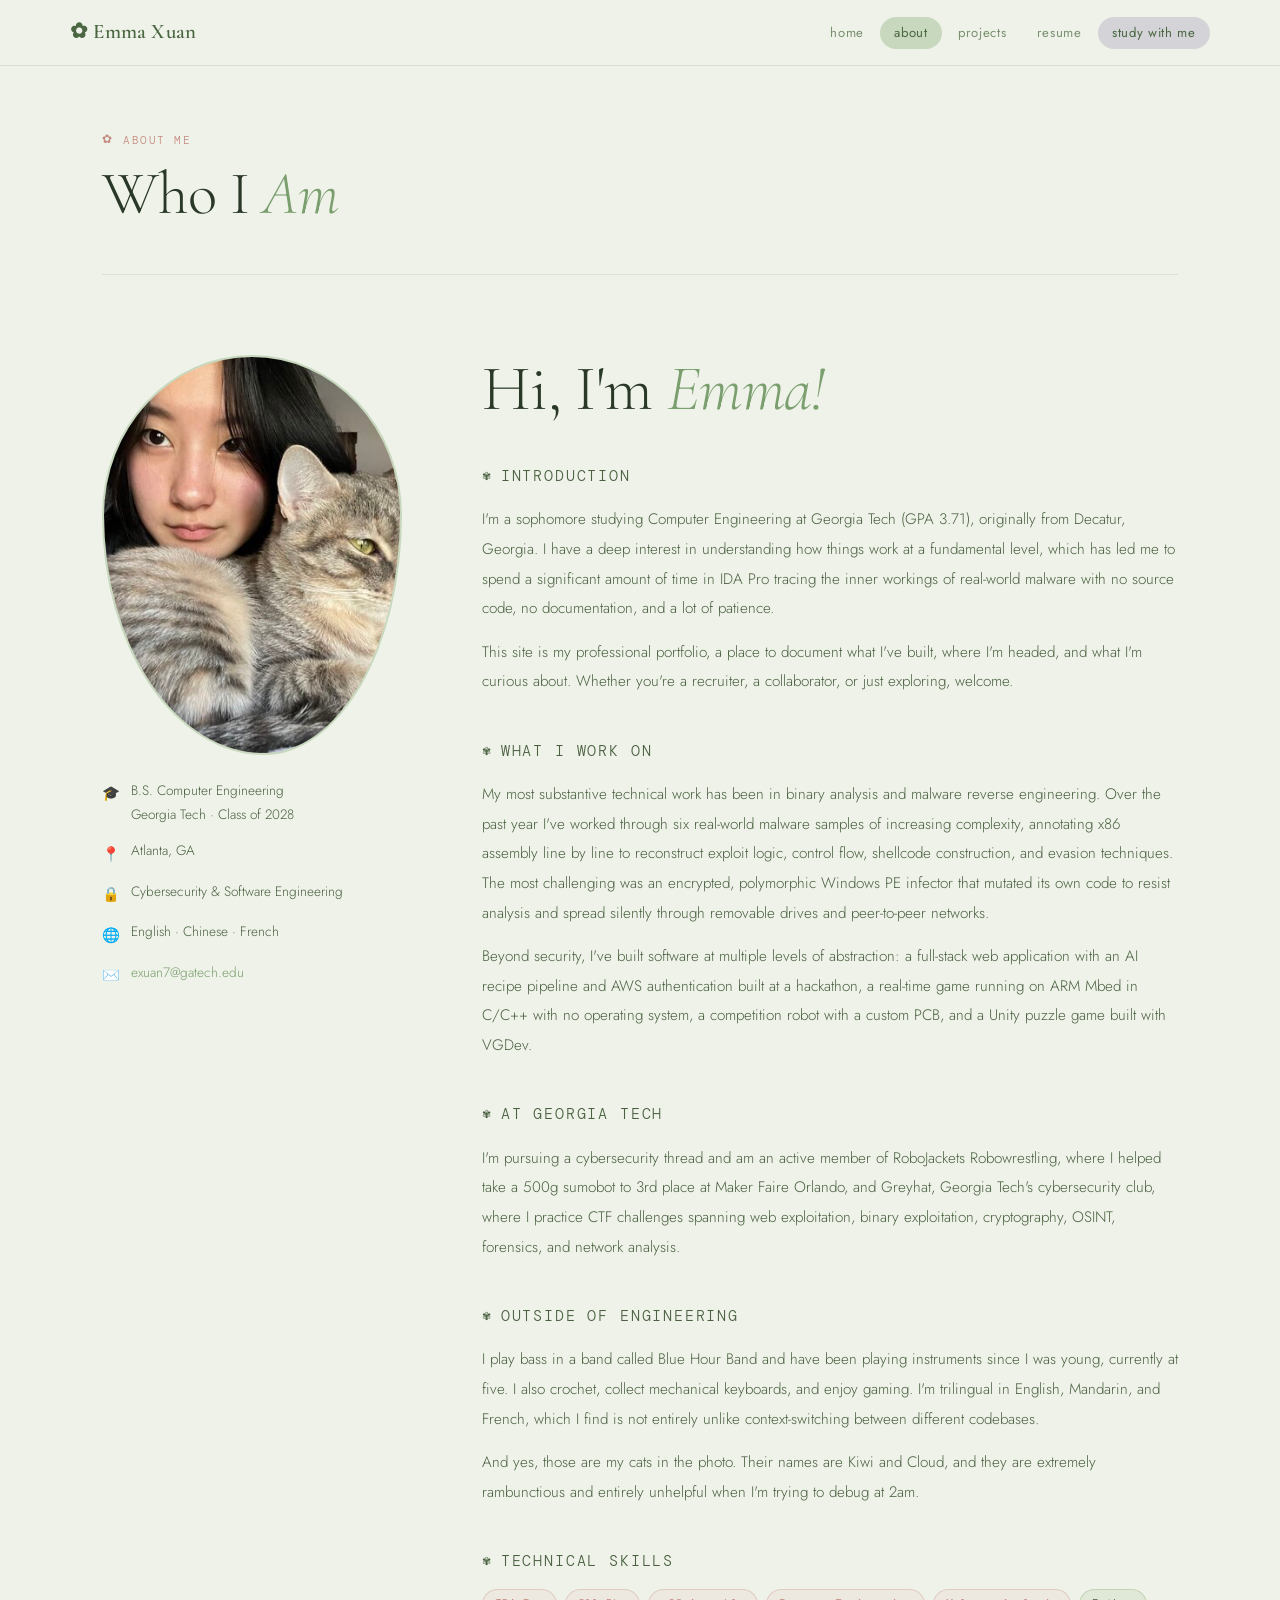
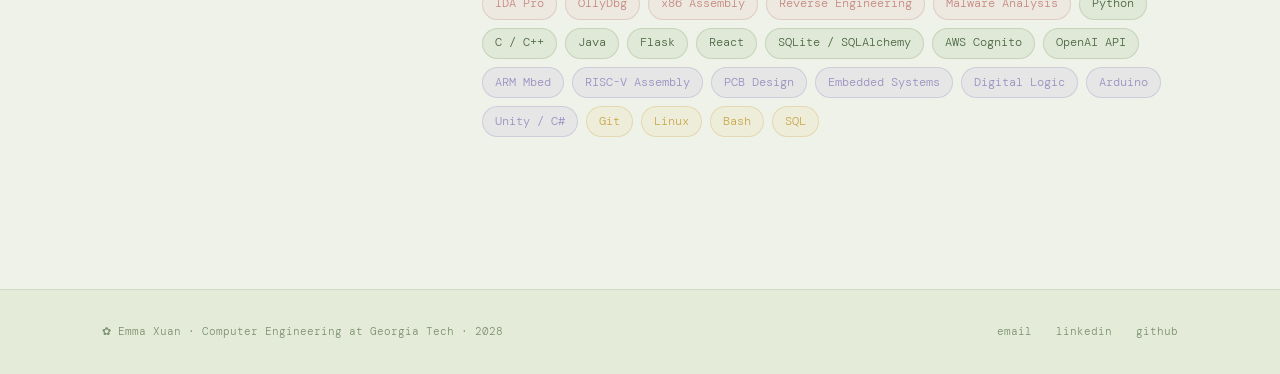
==== commit ef4ee8f9: "Add study with me page to replace goals in navigation. Includes layered ambience, Pomodoro timer, lo" ====
--- a/about.html
+++ b/about.html
@@ -16,8 +16,8 @@
       <li><a href="index.html">home</a></li>
       <li><a href="about.html">about</a></li>
       <li><a href="projects.html">projects</a></li>
-      <li><a href="goals.html">goals</a></li>
       <li><a href="resume.html">resume</a></li>
+      <li><a href="study.html">study with me</a></li>
     </ul>
   </div>
 </nav>
--- a/css/style.css
+++ b/css/style.css
@@ -42,6 +42,9 @@
 .nav-links a{font-family:var(--font-body);font-weight:400;font-size:0.82rem;color:var(--text-muted);text-decoration:none;letter-spacing:0.05em;padding:0.4rem 0.9rem;border-radius:100px;transition:all 0.2s;}
 .nav-links a:hover{color:var(--sage-dark);background:var(--bg-soft);}
 .nav-links a.active{color:var(--sage-dark);background:var(--sage-mist);}
+.nav-links a[href="study.html"]{background:rgba(125,105,158,0.22);color:var(--sage-dark);}
+.nav-links a[href="study.html"]:hover{background:rgba(88,70,118,0.4);color:var(--text);}
+.nav-links a[href="study.html"].active{background:rgba(95,78,128,0.36);color:var(--sage-dark);}
 
 /* LAYOUT */
 .container{max-width:var(--max-w);margin:0 auto;padding:0 2rem;position:relative;z-index:1;}
@@ -175,23 +178,86 @@
 .chip.c-lav{background:rgba(196,187,219,0.2);border-color:rgba(155,143,194,0.3);color:var(--lavender-mid);}
 .chip.c-butter{background:rgba(237,217,154,0.18);border-color:rgba(201,168,76,0.3);color:var(--butter-deep);}
 
-/* GOALS */
-.goals-layout{display:grid;grid-template-columns:1fr 380px;gap:5rem;padding:5rem 0;align-items:start;}
-.goals-sidebar{position:sticky;top:calc(var(--nav-h) + 2rem);}
-.timeline{position:relative;padding-left:2.5rem;margin-top:2rem;}
-.timeline::before{content:'';position:absolute;left:5px;top:14px;bottom:0;width:1.5px;background:linear-gradient(to bottom,var(--blush-deep),var(--sage-mid),var(--lavender-mid),var(--butter-deep));}
-.tl-item{position:relative;margin-bottom:3rem;}
-.tl-dot{position:absolute;left:-2.35rem;top:8px;width:13px;height:13px;border-radius:50%;background:var(--dot-color,var(--blush));border:2px solid var(--bg);box-shadow:0 0 0 3px var(--dot-glow,rgba(232,196,192,0.4));}
-.tl-date{font-family:var(--font-mono);font-size:0.68rem;color:var(--text-muted);text-transform:uppercase;letter-spacing:0.08em;margin-bottom:0.3rem;}
-.tl-title{font-family:var(--font-display);font-weight:600;font-size:1.3rem;color:var(--text);margin-bottom:0.5rem;line-height:1.2;}
-.tl-body{font-size:0.875rem;color:var(--text-mid);line-height:1.85;font-weight:300;}
-.tl-body ul{margin:0.5rem 0 0 1.2rem;}
-.tl-body li{margin-bottom:0.3rem;}
-.goals-sidebar-card{background:var(--bg-card);border:1px solid var(--border);border-radius:var(--r);padding:1.5rem;margin-bottom:1rem;}
-.gsc-title{font-family:var(--font-display);font-weight:600;font-size:1rem;color:var(--text);margin-bottom:0.9rem;}
-.gsc-list{list-style:none;display:flex;flex-direction:column;gap:0.5rem;}
-.gsc-list li{font-size:0.83rem;color:var(--text-mid);display:flex;align-items:flex-start;gap:0.6rem;line-height:1.6;font-weight:300;}
-.gsc-list li::before{content:'✿';color:var(--sage-light);font-size:0.6rem;flex-shrink:0;margin-top:0.35rem;}
+/* STUDY — one viewport: fixed art, layered UI, inner scroll only if needed */
+.sr-only{position:absolute;width:1px;height:1px;padding:0;margin:-1px;overflow:hidden;clip:rect(0,0,0,0);white-space:nowrap;border:0;}
+html.study-html{height:100dvh;overflow:hidden;}
+body.study-page{height:100%;margin:0;display:flex;flex-direction:column;overflow:hidden;background:transparent;}
+.study-backdrop{position:fixed;inset:0;z-index:0;width:100vw;height:100vh;height:100dvh;min-height:100dvh;overflow:hidden;pointer-events:none;}
+.study-backdrop-img{position:absolute;inset:0;width:100%;height:100%;object-fit:cover;object-position:center;display:block;}
+.study-backdrop-shade{position:absolute;inset:0;pointer-events:none;background:linear-gradient(180deg,rgba(18,24,20,0.42) 0%,rgba(18,24,20,0.52) 45%,rgba(18,24,20,0.62) 100%);}
+/* Study UI palette: cool indigo + lavender glass (matches dark pixel-room art) */
+body.study-page nav{position:relative;z-index:200;flex-shrink:0;background:rgba(48,42,68,0.72);backdrop-filter:blur(18px) saturate(1.15);-webkit-backdrop-filter:blur(18px) saturate(1.15);border-bottom:1px solid rgba(196,187,219,0.22);box-shadow:0 1px 0 rgba(255,255,255,0.06) inset;}
+body.study-page .nav-logo{color:rgba(245,242,255,0.95);}
+body.study-page .nav-logo:hover{color:#fff;}
+body.study-page .nav-links a{color:rgba(200,192,228,0.88);border-radius:100px;}
+body.study-page .nav-links a:hover{color:rgba(248,246,255,0.98);background:rgba(255,255,255,0.08);}
+body.study-page .nav-links a.active{color:rgba(248,246,255,0.98);background:rgba(155,143,194,0.35);box-shadow:0 0 0 1px rgba(196,187,219,0.25);}
+body.study-page .nav-links a[href="study.html"]{background:rgba(118,98,152,0.38);color:rgba(248,246,255,0.94);}
+body.study-page .nav-links a[href="study.html"]:hover{background:rgba(82,64,112,0.58);color:#fff;}
+body.study-page .nav-links a[href="study.html"].active{background:rgba(72,56,102,0.62);color:#fff;box-shadow:0 0 0 1px rgba(196,187,219,0.3);}
+.study-wrap{position:relative;z-index:1;flex:1;min-height:0;display:flex;flex-direction:column;overflow-x:hidden;overflow-y:auto;-webkit-overflow-scrolling:touch;overscroll-behavior:contain;padding-top:0.75rem;padding-bottom:1.25rem;}
+.study-page .page-hero{padding:1.5rem 0 1.25rem;margin-bottom:0;border-bottom:none;flex-shrink:0;}
+.study-page .page-title{font-size:clamp(2.2rem,5vw,3.2rem);color:var(--bg-white);text-shadow:0 1px 2px rgba(0,0,0,0.25);}
+.study-page .page-title em{color:rgba(212,198,235,0.95);}
+.study-page .label{color:rgba(220,190,210,0.92);}
+.study-lede{font-size:0.95rem;color:rgba(250,251,247,0.92);font-weight:300;max-width:42rem;line-height:1.85;margin-top:0.75rem;text-shadow:0 1px 3px rgba(0,0,0,0.35);}
+.study-layout{display:grid;grid-template-columns:repeat(2,1fr);gap:1.5rem;padding:1.25rem 0 1.25rem;align-items:stretch;flex:1;min-height:0;}
+.study-card{background:rgba(42,36,58,0.58);border:1px solid rgba(196,187,219,0.22);border-radius:var(--r);padding:1.75rem 1.85rem;backdrop-filter:blur(16px) saturate(1.1);-webkit-backdrop-filter:blur(16px) saturate(1.1);box-shadow:0 8px 32px rgba(12,10,22,0.35),0 1px 0 rgba(255,255,255,0.06) inset;}
+.study-card-title{font-family:var(--font-display);font-weight:600;font-size:1.35rem;color:rgba(248,246,255,0.96);margin-bottom:0.85rem;}
+.study-card-title--sm{font-size:1.15rem;margin-bottom:0.5rem;}
+.study-split{margin-top:1.25rem;padding-top:1rem;border-top:1px solid rgba(196,187,219,0.15);}
+.study-subhead{font-family:var(--font-mono);font-size:0.68rem;text-transform:uppercase;letter-spacing:0.12em;color:rgba(200,192,228,0.88);margin-bottom:0.65rem;}
+.study-todo-list{list-style:none;margin:0;padding:0;display:flex;flex-direction:column;gap:0.5rem;}
+.study-todo-item{margin:0;}
+.study-todo-row{display:flex;align-items:center;gap:0.55rem;}
+.study-todo-cb{flex-shrink:0;width:1.05rem;height:1.05rem;accent-color:rgba(155,143,194,0.9);}
+.study-todo-text{flex:1;min-width:0;font-family:var(--font-body);font-size:0.875rem;font-weight:300;padding:0.4rem 0.55rem;border-radius:8px;border:1px solid rgba(196,187,219,0.2);background:rgba(0,0,0,0.2);color:rgba(248,246,255,0.95);}
+.study-todo-text:focus{outline:none;border-color:rgba(196,187,219,0.45);background:rgba(0,0,0,0.28);}
+.study-todo-done .study-todo-text{text-decoration:line-through;opacity:0.55;}
+.study-todo-del{flex-shrink:0;width:1.85rem;height:1.85rem;padding:0;border:none;border-radius:8px;background:rgba(255,255,255,0.08);color:rgba(230,224,248,0.85);cursor:pointer;font-size:1.1rem;line-height:1;transition:background 0.15s,color 0.15s;}
+.study-todo-del:hover{background:rgba(180,100,100,0.45);color:#fff;}
+.study-todo-add{display:flex;gap:0.55rem;margin-top:0.65rem;align-items:center;}
+.study-todo-input{flex:1;min-width:0;font-size:0.875rem;padding:0.45rem 0.65rem;border-radius:10px;border:1px solid rgba(196,187,219,0.22);background:rgba(0,0,0,0.22);color:rgba(248,246,255,0.95);}
+.study-todo-input::placeholder{color:rgba(180,172,210,0.55);}
+.study-btn-tiny{padding:0.42rem 0.85rem;font-size:0.78rem;}
+.study-notes-head{display:flex;align-items:center;justify-content:space-between;gap:0.65rem;flex-wrap:wrap;margin-bottom:0.5rem;}
+.study-notes-head .study-subhead{margin-bottom:0;}
+.study-notes-area{width:100%;resize:vertical;min-height:7rem;font-family:var(--font-body);font-size:0.875rem;font-weight:300;line-height:1.65;padding:0.65rem 0.75rem;border-radius:10px;border:1px solid rgba(196,187,219,0.22);background:rgba(0,0,0,0.22);color:rgba(248,246,255,0.95);}
+.study-notes-area::placeholder{color:rgba(180,172,210,0.5);}
+.study-notes-area:focus{outline:none;border-color:rgba(196,187,219,0.45);}
+.study-amb-intro{margin:0 0 0.85rem;font-size:0.8rem;line-height:1.55;}
+.study-amb-stack{display:flex;flex-direction:column;gap:1.1rem;}
+.study-amb-layer{padding-bottom:1rem;border-bottom:1px solid rgba(196,187,219,0.12);}
+.study-amb-layer:last-child{border-bottom:none;padding-bottom:0;}
+.study-amb-rowhead{display:flex;align-items:center;justify-content:space-between;gap:1rem;}
+.study-amb-name{font-size:0.88rem;font-weight:400;color:rgba(230,224,248,0.95);letter-spacing:0.03em;}
+.study-amb-playbtn{flex-shrink:0;width:2.45rem;height:2.45rem;padding:0;border-radius:50%;border:1px solid rgba(196,187,219,0.35);background:rgba(255,255,255,0.08);color:rgba(248,246,255,0.95);font-size:0.78rem;line-height:1;cursor:pointer;transition:background 0.15s,border-color 0.15s,transform 0.15s;}
+.study-amb-playbtn:hover{background:rgba(120,100,155,0.45);border-color:rgba(212,198,235,0.5);}
+.study-amb-playbtn[aria-pressed="true"]{background:rgba(105,90,145,0.55);border-color:rgba(196,187,219,0.45);}
+.study-amb-slider{width:100%;margin-top:0.55rem;height:0.4rem;accent-color:rgba(196,187,219,0.9);}
+.study-phase{font-family:var(--font-mono);font-size:0.72rem;color:rgba(212,198,235,0.9);text-transform:uppercase;letter-spacing:0.1em;margin-bottom:0.65rem;}
+.study-timer{font-family:var(--font-mono);font-size:clamp(2.25rem,6vw,3.4rem);font-weight:500;color:rgba(236,232,255,0.98);letter-spacing:0.04em;line-height:1;margin-bottom:1.25rem;transition:color 0.2s;text-shadow:0 1px 12px rgba(0,0,0,0.35);}
+.study-timer-actions{display:flex;flex-wrap:wrap;gap:0.65rem;margin-bottom:0.85rem;}
+.study-timer-actions .btn{padding:0.55rem 1.1rem;font-size:0.82rem;}
+.study-timer-hint{margin:0 0 1rem;font-size:0.8rem;line-height:1.65;opacity:0.95;}
+.study-note{font-size:0.82rem;color:rgba(198,190,222,0.88);line-height:1.65;font-weight:300;}
+.study-code{font-family:var(--font-mono);font-size:0.78em;color:rgba(230,224,248,0.95);background:rgba(0,0,0,0.25);padding:0.1em 0.35em;border-radius:4px;border:1px solid rgba(196,187,219,0.15);}
+.study-wrap .btn-primary{background:rgba(105,95,140,0.92);color:rgba(252,251,255,0.98);border:1px solid rgba(196,187,219,0.28);box-shadow:0 2px 12px rgba(0,0,0,0.25);}
+.study-wrap .btn-primary:hover{background:rgba(125,115,165,0.95);border-color:rgba(220,210,240,0.4);transform:translateY(-1px);box-shadow:0 6px 20px rgba(0,0,0,0.3);}
+.study-wrap .btn-outline{background:rgba(255,255,255,0.06);color:rgba(236,232,255,0.95);border:1px solid rgba(196,187,219,0.35);}
+.study-wrap .btn-outline:hover{background:rgba(255,255,255,0.12);border-color:rgba(220,210,240,0.5);color:#fff;}
+.study-spotify-block{margin:0.85rem 0 0;flex-shrink:0;}
+.study-spotify-block .study-card-title{margin-bottom:0.65rem;}
+.study-spotify-block .study-note{margin:0 0 0.5rem;font-size:0.8rem;line-height:1.55;}
+.study-spotify-frame{max-width:100%;margin-top:0.5rem;}
+.study-spotify-embed{display:block;width:100%;height:152px;min-height:152px;}
+.study-footer{position:relative;z-index:200;flex-shrink:0;margin-top:0;border-top:1px solid rgba(196,187,219,0.18);background:rgba(42,36,58,0.62);backdrop-filter:blur(14px);-webkit-backdrop-filter:blur(14px);padding:0.65rem 0;}
+.study-footer .footer-inner{padding:0 1.25rem;}
+.study-footer .footer-copy,.study-footer .footer-links a{color:rgba(200,192,228,0.88);}
+.study-footer .footer-links a:hover{color:rgba(248,246,255,0.98);}
+@media (prefers-reduced-motion: reduce){
+  .study-timer{transition:none;}
+}
 
 /* RESUME */
 .resume-layout{padding:4rem 0;}
@@ -242,8 +308,7 @@
   .about-layout{grid-template-columns:1fr;gap:2.5rem;}
   .about-sticky{position:static;}
   .about-photo-frame{max-width:240px;margin:0 auto 1.5rem;}
-  .goals-layout{grid-template-columns:1fr;}
-  .goals-sidebar{position:static;}
+  .study-layout{grid-template-columns:1fr;}
   .projects-preview-grid{grid-template-columns:1fr;}
   .projects-full-grid{grid-template-columns:1fr;}
   .modal{max-height:95vh;}
